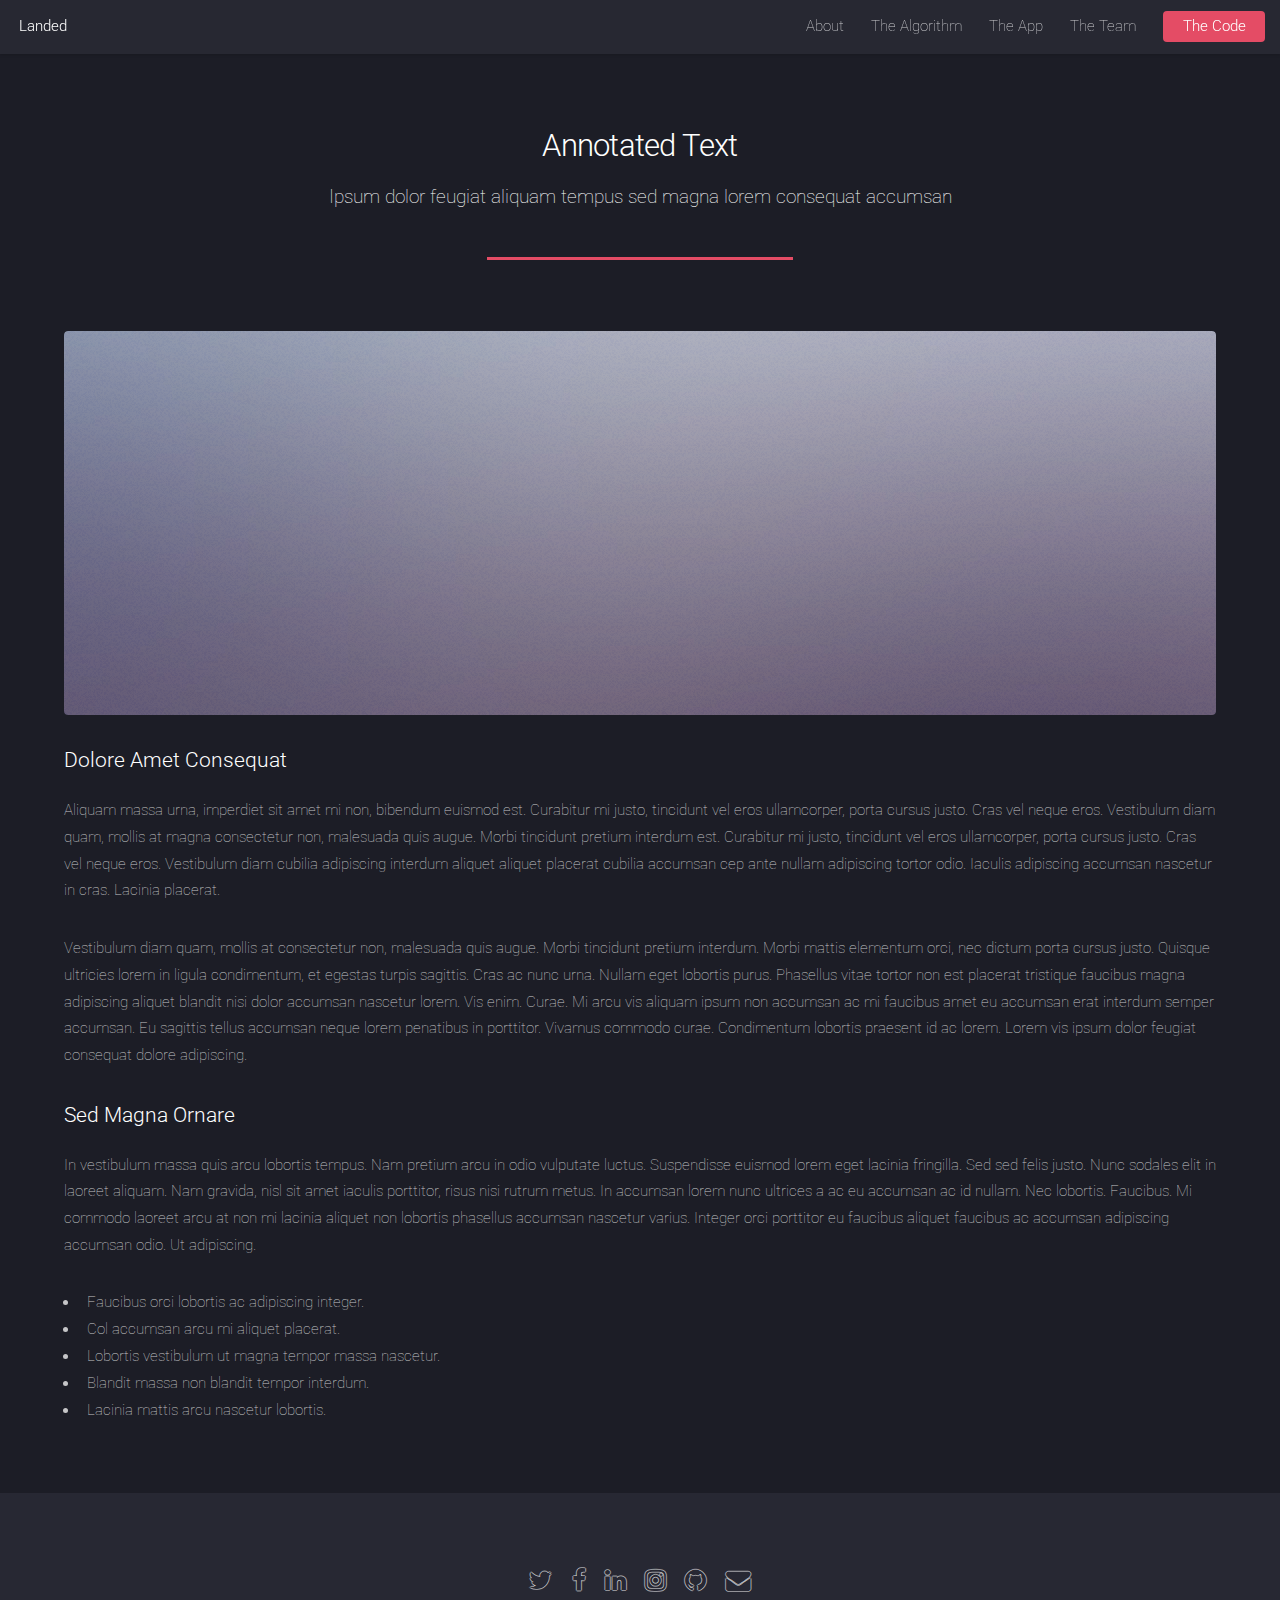
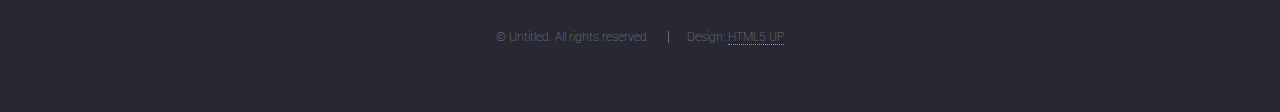
==== annotated-text.html @ f1f58af6 "beginnings of a nav system" ====
<!DOCTYPE HTML>
<!--
	Landed by HTML5 UP
	html5up.net | @ajlkn
	Free for personal and commercial use under the CCA 3.0 license (html5up.net/license)
-->
<html>
	<head>
		<title>Annotated Text - Loquela</title>
		<meta charset="utf-8" />
		<meta name="viewport" content="width=device-width, initial-scale=1" />
		<!--[if lte IE 8]><script src="assets/js/ie/html5shiv.js"></script><![endif]-->
		<link rel="stylesheet" href="assets/css/main.css" />
		<!--[if lte IE 9]><link rel="stylesheet" href="assets/css/ie9.css" /><![endif]-->
		<!--[if lte IE 8]><link rel="stylesheet" href="assets/css/ie8.css" /><![endif]-->
	</head>
	<body>
		<div id="page-wrapper">

			<!-- Header -->
			<header id="header">
				<h1 id="logo"><a href="index.html">Landed</a></h1>
				<nav id="nav">
					<ul>
						<li><a href="index.html">About</a></li>
						<li><a href="the-algorithm.html">The Algorithm</a></li>
						<li>
							<a href="the-app.html">The App</a>
							<ul>
								<li><a href="metadata.html">Metadata</a></li>
								<li><a href="wordcloud.html">Wordcloud</a></li>
								<li><a href="heatmap.html">Heatmap</a></li>
								<li><a href="annotated-text.html">Annotated Text</a></li>
							</ul>
						</li>
						<li><a href="the-team.html">The Team</a></li>
						<li><a href="the-code.html" class="button special">The Code</a></li>
					</ul>
				</nav>
			</header>

			<!-- Main -->
				<div id="main" class="wrapper style1">
					<div class="container">
						<header class="major">
							<h2>Annotated Text</h2>
							<p>Ipsum dolor feugiat aliquam tempus sed magna lorem consequat accumsan</p>
						</header>

						<!-- Content -->
							<section id="content">
								<a href="#" class="image fit"><img src="images/pic07.jpg" alt="" /></a>
								<h3>Dolore Amet Consequat</h3>
								<p>Aliquam massa urna, imperdiet sit amet mi non, bibendum euismod est. Curabitur mi justo, tincidunt vel eros ullamcorper, porta cursus justo. Cras vel neque eros. Vestibulum diam quam, mollis at magna consectetur non, malesuada quis augue. Morbi tincidunt pretium interdum est. Curabitur mi justo, tincidunt vel eros ullamcorper, porta cursus justo. Cras vel neque eros. Vestibulum diam cubilia adipiscing interdum aliquet aliquet placerat cubilia accumsan cep ante nullam adipiscing tortor odio. Iaculis adipiscing accumsan nascetur in cras. Lacinia placerat.</p>
								<p>Vestibulum diam quam, mollis at consectetur non, malesuada quis augue. Morbi tincidunt pretium interdum. Morbi mattis elementum orci, nec dictum porta cursus justo. Quisque ultricies lorem in ligula condimentum, et egestas turpis sagittis. Cras ac nunc urna. Nullam eget lobortis purus. Phasellus vitae tortor non est placerat tristique faucibus magna adipiscing aliquet blandit nisi dolor accumsan nascetur lorem. Vis enim. Curae. Mi arcu vis aliquam ipsum non accumsan ac mi faucibus amet eu accumsan erat interdum semper accumsan. Eu sagittis tellus accumsan neque lorem penatibus in porttitor. Vivamus commodo curae. Condimentum lobortis praesent id ac lorem. Lorem vis ipsum dolor feugiat consequat dolore adipiscing.</p>
								<h3>Sed Magna Ornare</h3>
								<p>In vestibulum massa quis arcu lobortis tempus. Nam pretium arcu in odio vulputate luctus. Suspendisse euismod lorem eget lacinia fringilla. Sed sed felis justo. Nunc sodales elit in laoreet aliquam. Nam gravida, nisl sit amet iaculis porttitor, risus nisi rutrum metus. In accumsan lorem nunc ultrices a ac eu accumsan ac id nullam. Nec lobortis. Faucibus. Mi commodo laoreet arcu at non mi lacinia aliquet non lobortis phasellus accumsan nascetur varius. Integer orci porttitor eu faucibus aliquet faucibus ac accumsan adipiscing accumsan odio. Ut adipiscing.</p>
								<ul>
									<li>Faucibus orci lobortis ac adipiscing integer.</li>
									<li>Col accumsan arcu mi aliquet placerat.</li>
									<li>Lobortis vestibulum ut magna tempor massa nascetur.</li>
									<li>Blandit massa non blandit tempor interdum.</li>
									<li>Lacinia mattis arcu nascetur lobortis.</li>
								</ul>
							</section>

					</div>
				</div>

			<!-- Footer -->
				<footer id="footer">
					<ul class="icons">
						<li><a href="#" class="icon alt fa-twitter"><span class="label">Twitter</span></a></li>
						<li><a href="#" class="icon alt fa-facebook"><span class="label">Facebook</span></a></li>
						<li><a href="#" class="icon alt fa-linkedin"><span class="label">LinkedIn</span></a></li>
						<li><a href="#" class="icon alt fa-instagram"><span class="label">Instagram</span></a></li>
						<li><a href="#" class="icon alt fa-github"><span class="label">GitHub</span></a></li>
						<li><a href="#" class="icon alt fa-envelope"><span class="label">Email</span></a></li>
					</ul>
					<ul class="copyright">
						<li>&copy; Untitled. All rights reserved.</li><li>Design: <a href="http://html5up.net">HTML5 UP</a></li>
					</ul>
				</footer>

		</div>

		<!-- Scripts -->
			<script src="assets/js/jquery.min.js"></script>
			<script src="assets/js/jquery.scrolly.min.js"></script>
			<script src="assets/js/jquery.dropotron.min.js"></script>
			<script src="assets/js/jquery.scrollex.min.js"></script>
			<script src="assets/js/skel.min.js"></script>
			<script src="assets/js/util.js"></script>
			<!--[if lte IE 8]><script src="assets/js/ie/respond.min.js"></script><![endif]-->
			<script src="assets/js/main.js"></script>

	</body>
</html>
---- assets/css/main.css ----
@import url("font-awesome.min.css");
@import url("https://fonts.googleapis.com/css?family=Roboto:100,300,100italic,300italic");

/*
	Landed by HTML5 UP
	html5up.net | @ajlkn
	Free for personal and commercial use under the CCA 3.0 license (html5up.net/license)
*/

/* Reset */

	html, body, div, span, applet, object, iframe, h1, h2, h3, h4, h5, h6, p, blockquote, pre, a, abbr, acronym, address, big, cite, code, del, dfn, em, img, ins, kbd, q, s, samp, small, strike, strong, sub, sup, tt, var, b, u, i, center, dl, dt, dd, ol, ul, li, fieldset, form, label, legend, table, caption, tbody, tfoot, thead, tr, th, td, article, aside, canvas, details, embed, figure, figcaption, footer, header, hgroup, menu, nav, output, ruby, section, summary, time, mark, audio, video {
		margin: 0;
		padding: 0;
		border: 0;
		font-size: 100%;
		font: inherit;
		vertical-align: baseline;
	}

	article, aside, details, figcaption, figure, footer, header, hgroup, menu, nav, section {
		display: block;
	}

	body {
		line-height: 1;
	}

	ol, ul {
		list-style: none;
	}

	blockquote, q {
		quotes: none;
	}

	blockquote:before, blockquote:after, q:before, q:after {
		content: '';
		content: none;
	}

	table {
		border-collapse: collapse;
		border-spacing: 0;
	}

	body {
		-webkit-text-size-adjust: none;
	}

/* Box Model */

	*, *:before, *:after {
		-moz-box-sizing: border-box;
		-webkit-box-sizing: border-box;
		box-sizing: border-box;
	}

/* Containers */

	.container {
		margin-left: auto;
		margin-right: auto;
	}

	.container.\31 25\25 {
		width: 100%;
		max-width: 87.5em;
		min-width: 70em;
	}

	.container.\37 5\25 {
		width: 52.5em;
	}

	.container.\35 0\25 {
		width: 35em;
	}

	.container.\32 5\25 {
		width: 17.5em;
	}

	.container {
		width: 70em;
	}

	@media screen and (max-width: 1680px) {

		.container.\31 25\25 {
			width: 100%;
			max-width: 87.5em;
			min-width: 70em;
		}

		.container.\37 5\25 {
			width: 52.5em;
		}

		.container.\35 0\25 {
			width: 35em;
		}

		.container.\32 5\25 {
			width: 17.5em;
		}

		.container {
			width: 70em;
		}

	}

	@media screen and (max-width: 1280px) {

		.container.\31 25\25 {
			width: 100%;
			max-width: 112.5%;
			min-width: 90%;
		}

		.container.\37 5\25 {
			width: 67.5%;
		}

		.container.\35 0\25 {
			width: 45%;
		}

		.container.\32 5\25 {
			width: 22.5%;
		}

		.container {
			width: 90%;
		}

	}

	@media screen and (max-width: 980px) {

		.container.\31 25\25 {
			width: 100%;
			max-width: 125%;
			min-width: 100%;
		}

		.container.\37 5\25 {
			width: 75%;
		}

		.container.\35 0\25 {
			width: 50%;
		}

		.container.\32 5\25 {
			width: 25%;
		}

		.container {
			width: 100% !important;
		}

	}

	@media screen and (max-width: 736px) {

		.container.\31 25\25 {
			width: 100%;
			max-width: 125%;
			min-width: 100%;
		}

		.container.\37 5\25 {
			width: 75%;
		}

		.container.\35 0\25 {
			width: 50%;
		}

		.container.\32 5\25 {
			width: 25%;
		}

		.container {
			width: 100% !important;
		}

	}

	@media screen and (max-width: 480px) {

		.container.\31 25\25 {
			width: 100%;
			max-width: 125%;
			min-width: 100%;
		}

		.container.\37 5\25 {
			width: 75%;
		}

		.container.\35 0\25 {
			width: 50%;
		}

		.container.\32 5\25 {
			width: 25%;
		}

		.container {
			width: 100% !important;
		}

	}

/* Grid */

	.row {
		border-bottom: solid 1px transparent;
		-moz-box-sizing: border-box;
		-webkit-box-sizing: border-box;
		box-sizing: border-box;
	}

	.row > * {
		float: left;
		-moz-box-sizing: border-box;
		-webkit-box-sizing: border-box;
		box-sizing: border-box;
	}

	.row:after, .row:before {
		content: '';
		display: block;
		clear: both;
		height: 0;
	}

	.row.uniform > * > :first-child {
		margin-top: 0;
	}

	.row.uniform > * > :last-child {
		margin-bottom: 0;
	}

	.row.\30 \25 > * {
		padding: 0 0 0 0em;
	}

	.row.\30 \25 {
		margin: 0 0 -1px 0em;
	}

	.row.uniform.\30 \25 > * {
		padding: 0em 0 0 0em;
	}

	.row.uniform.\30 \25 {
		margin: 0em 0 -1px 0em;
	}

	.row > * {
		padding: 0 0 0 2.5em;
	}

	.row {
		margin: 0 0 -1px -2.5em;
	}

	.row.uniform > * {
		padding: 2.5em 0 0 2.5em;
	}

	.row.uniform {
		margin: -2.5em 0 -1px -2.5em;
	}

	.row.\32 00\25 > * {
		padding: 0 0 0 5em;
	}

	.row.\32 00\25 {
		margin: 0 0 -1px -5em;
	}

	.row.uniform.\32 00\25 > * {
		padding: 5em 0 0 5em;
	}

	.row.uniform.\32 00\25 {
		margin: -5em 0 -1px -5em;
	}

	.row.\31 50\25 > * {
		padding: 0 0 0 3.75em;
	}

	.row.\31 50\25 {
		margin: 0 0 -1px -3.75em;
	}

	.row.uniform.\31 50\25 > * {
		padding: 3.75em 0 0 3.75em;
	}

	.row.uniform.\31 50\25 {
		margin: -3.75em 0 -1px -3.75em;
	}

	.row.\35 0\25 > * {
		padding: 0 0 0 1.25em;
	}

	.row.\35 0\25 {
		margin: 0 0 -1px -1.25em;
	}

	.row.uniform.\35 0\25 > * {
		padding: 1.25em 0 0 1.25em;
	}

	.row.uniform.\35 0\25 {
		margin: -1.25em 0 -1px -1.25em;
	}

	.row.\32 5\25 > * {
		padding: 0 0 0 0.625em;
	}

	.row.\32 5\25 {
		margin: 0 0 -1px -0.625em;
	}

	.row.uniform.\32 5\25 > * {
		padding: 0.625em 0 0 0.625em;
	}

	.row.uniform.\32 5\25 {
		margin: -0.625em 0 -1px -0.625em;
	}

	.\31 2u, .\31 2u\24 {
		width: 100%;
		clear: none;
		margin-left: 0;
	}

	.\31 1u, .\31 1u\24 {
		width: 91.6666666667%;
		clear: none;
		margin-left: 0;
	}

	.\31 0u, .\31 0u\24 {
		width: 83.3333333333%;
		clear: none;
		margin-left: 0;
	}

	.\39 u, .\39 u\24 {
		width: 75%;
		clear: none;
		margin-left: 0;
	}

	.\38 u, .\38 u\24 {
		width: 66.6666666667%;
		clear: none;
		margin-left: 0;
	}

	.\37 u, .\37 u\24 {
		width: 58.3333333333%;
		clear: none;
		margin-left: 0;
	}

	.\36 u, .\36 u\24 {
		width: 50%;
		clear: none;
		margin-left: 0;
	}

	.\35 u, .\35 u\24 {
		width: 41.6666666667%;
		clear: none;
		margin-left: 0;
	}

	.\34 u, .\34 u\24 {
		width: 33.3333333333%;
		clear: none;
		margin-left: 0;
	}

	.\33 u, .\33 u\24 {
		width: 25%;
		clear: none;
		margin-left: 0;
	}

	.\32 u, .\32 u\24 {
		width: 16.6666666667%;
		clear: none;
		margin-left: 0;
	}

	.\31 u, .\31 u\24 {
		width: 8.3333333333%;
		clear: none;
		margin-left: 0;
	}

	.\31 2u\24 + *,
	.\31 1u\24 + *,
	.\31 0u\24 + *,
	.\39 u\24 + *,
	.\38 u\24 + *,
	.\37 u\24 + *,
	.\36 u\24 + *,
	.\35 u\24 + *,
	.\34 u\24 + *,
	.\33 u\24 + *,
	.\32 u\24 + *,
	.\31 u\24 + * {
		clear: left;
	}

	.\-11u {
		margin-left: 91.66667%;
	}

	.\-10u {
		margin-left: 83.33333%;
	}

	.\-9u {
		margin-left: 75%;
	}

	.\-8u {
		margin-left: 66.66667%;
	}

	.\-7u {
		margin-left: 58.33333%;
	}

	.\-6u {
		margin-left: 50%;
	}

	.\-5u {
		margin-left: 41.66667%;
	}

	.\-4u {
		margin-left: 33.33333%;
	}

	.\-3u {
		margin-left: 25%;
	}

	.\-2u {
		margin-left: 16.66667%;
	}

	.\-1u {
		margin-left: 8.33333%;
	}

	@media screen and (max-width: 1680px) {

		.row > * {
			padding: 0 0 0 2.5em;
		}

		.row {
			margin: 0 0 -1px -2.5em;
		}

		.row.uniform > * {
			padding: 2.5em 0 0 2.5em;
		}

		.row.uniform {
			margin: -2.5em 0 -1px -2.5em;
		}

		.row.\32 00\25 > * {
			padding: 0 0 0 5em;
		}

		.row.\32 00\25 {
			margin: 0 0 -1px -5em;
		}

		.row.uniform.\32 00\25 > * {
			padding: 5em 0 0 5em;
		}

		.row.uniform.\32 00\25 {
			margin: -5em 0 -1px -5em;
		}

		.row.\31 50\25 > * {
			padding: 0 0 0 3.75em;
		}

		.row.\31 50\25 {
			margin: 0 0 -1px -3.75em;
		}

		.row.uniform.\31 50\25 > * {
			padding: 3.75em 0 0 3.75em;
		}

		.row.uniform.\31 50\25 {
			margin: -3.75em 0 -1px -3.75em;
		}

		.row.\35 0\25 > * {
			padding: 0 0 0 1.25em;
		}

		.row.\35 0\25 {
			margin: 0 0 -1px -1.25em;
		}

		.row.uniform.\35 0\25 > * {
			padding: 1.25em 0 0 1.25em;
		}

		.row.uniform.\35 0\25 {
			margin: -1.25em 0 -1px -1.25em;
		}

		.row.\32 5\25 > * {
			padding: 0 0 0 0.625em;
		}

		.row.\32 5\25 {
			margin: 0 0 -1px -0.625em;
		}

		.row.uniform.\32 5\25 > * {
			padding: 0.625em 0 0 0.625em;
		}

		.row.uniform.\32 5\25 {
			margin: -0.625em 0 -1px -0.625em;
		}

		.\31 2u\28xlarge\29, .\31 2u\24\28xlarge\29 {
			width: 100%;
			clear: none;
			margin-left: 0;
		}

		.\31 1u\28xlarge\29, .\31 1u\24\28xlarge\29 {
			width: 91.6666666667%;
			clear: none;
			margin-left: 0;
		}

		.\31 0u\28xlarge\29, .\31 0u\24\28xlarge\29 {
			width: 83.3333333333%;
			clear: none;
			margin-left: 0;
		}

		.\39 u\28xlarge\29, .\39 u\24\28xlarge\29 {
			width: 75%;
			clear: none;
			margin-left: 0;
		}

		.\38 u\28xlarge\29, .\38 u\24\28xlarge\29 {
			width: 66.6666666667%;
			clear: none;
			margin-left: 0;
		}

		.\37 u\28xlarge\29, .\37 u\24\28xlarge\29 {
			width: 58.3333333333%;
			clear: none;
			margin-left: 0;
		}

		.\36 u\28xlarge\29, .\36 u\24\28xlarge\29 {
			width: 50%;
			clear: none;
			margin-left: 0;
		}

		.\35 u\28xlarge\29, .\35 u\24\28xlarge\29 {
			width: 41.6666666667%;
			clear: none;
			margin-left: 0;
		}

		.\34 u\28xlarge\29, .\34 u\24\28xlarge\29 {
			width: 33.3333333333%;
			clear: none;
			margin-left: 0;
		}

		.\33 u\28xlarge\29, .\33 u\24\28xlarge\29 {
			width: 25%;
			clear: none;
			margin-left: 0;
		}

		.\32 u\28xlarge\29, .\32 u\24\28xlarge\29 {
			width: 16.6666666667%;
			clear: none;
			margin-left: 0;
		}

		.\31 u\28xlarge\29, .\31 u\24\28xlarge\29 {
			width: 8.3333333333%;
			clear: none;
			margin-left: 0;
		}

		.\31 2u\24\28xlarge\29 + *,
		.\31 1u\24\28xlarge\29 + *,
		.\31 0u\24\28xlarge\29 + *,
		.\39 u\24\28xlarge\29 + *,
		.\38 u\24\28xlarge\29 + *,
		.\37 u\24\28xlarge\29 + *,
		.\36 u\24\28xlarge\29 + *,
		.\35 u\24\28xlarge\29 + *,
		.\34 u\24\28xlarge\29 + *,
		.\33 u\24\28xlarge\29 + *,
		.\32 u\24\28xlarge\29 + *,
		.\31 u\24\28xlarge\29 + * {
			clear: left;
		}

		.\-11u\28xlarge\29 {
			margin-left: 91.66667%;
		}

		.\-10u\28xlarge\29 {
			margin-left: 83.33333%;
		}

		.\-9u\28xlarge\29 {
			margin-left: 75%;
		}

		.\-8u\28xlarge\29 {
			margin-left: 66.66667%;
		}

		.\-7u\28xlarge\29 {
			margin-left: 58.33333%;
		}

		.\-6u\28xlarge\29 {
			margin-left: 50%;
		}

		.\-5u\28xlarge\29 {
			margin-left: 41.66667%;
		}

		.\-4u\28xlarge\29 {
			margin-left: 33.33333%;
		}

		.\-3u\28xlarge\29 {
			margin-left: 25%;
		}

		.\-2u\28xlarge\29 {
			margin-left: 16.66667%;
		}

		.\-1u\28xlarge\29 {
			margin-left: 8.33333%;
		}

	}

	@media screen and (max-width: 1280px) {

		.row > * {
			padding: 0 0 0 2.5em;
		}

		.row {
			margin: 0 0 -1px -2.5em;
		}

		.row.uniform > * {
			padding: 2.5em 0 0 2.5em;
		}

		.row.uniform {
			margin: -2.5em 0 -1px -2.5em;
		}

		.row.\32 00\25 > * {
			padding: 0 0 0 5em;
		}

		.row.\32 00\25 {
			margin: 0 0 -1px -5em;
		}

		.row.uniform.\32 00\25 > * {
			padding: 5em 0 0 5em;
		}

		.row.uniform.\32 00\25 {
			margin: -5em 0 -1px -5em;
		}

		.row.\31 50\25 > * {
			padding: 0 0 0 3.75em;
		}

		.row.\31 50\25 {
			margin: 0 0 -1px -3.75em;
		}

		.row.uniform.\31 50\25 > * {
			padding: 3.75em 0 0 3.75em;
		}

		.row.uniform.\31 50\25 {
			margin: -3.75em 0 -1px -3.75em;
		}

		.row.\35 0\25 > * {
			padding: 0 0 0 1.25em;
		}

		.row.\35 0\25 {
			margin: 0 0 -1px -1.25em;
		}

		.row.uniform.\35 0\25 > * {
			padding: 1.25em 0 0 1.25em;
		}

		.row.uniform.\35 0\25 {
			margin: -1.25em 0 -1px -1.25em;
		}

		.row.\32 5\25 > * {
			padding: 0 0 0 0.625em;
		}

		.row.\32 5\25 {
			margin: 0 0 -1px -0.625em;
		}

		.row.uniform.\32 5\25 > * {
			padding: 0.625em 0 0 0.625em;
		}

		.row.uniform.\32 5\25 {
			margin: -0.625em 0 -1px -0.625em;
		}

		.\31 2u\28large\29, .\31 2u\24\28large\29 {
			width: 100%;
			clear: none;
			margin-left: 0;
		}

		.\31 1u\28large\29, .\31 1u\24\28large\29 {
			width: 91.6666666667%;
			clear: none;
			margin-left: 0;
		}

		.\31 0u\28large\29, .\31 0u\24\28large\29 {
			width: 83.3333333333%;
			clear: none;
			margin-left: 0;
		}

		.\39 u\28large\29, .\39 u\24\28large\29 {
			width: 75%;
			clear: none;
			margin-left: 0;
		}

		.\38 u\28large\29, .\38 u\24\28large\29 {
			width: 66.6666666667%;
			clear: none;
			margin-left: 0;
		}

		.\37 u\28large\29, .\37 u\24\28large\29 {
			width: 58.3333333333%;
			clear: none;
			margin-left: 0;
		}

		.\36 u\28large\29, .\36 u\24\28large\29 {
			width: 50%;
			clear: none;
			margin-left: 0;
		}

		.\35 u\28large\29, .\35 u\24\28large\29 {
			width: 41.6666666667%;
			clear: none;
			margin-left: 0;
		}

		.\34 u\28large\29, .\34 u\24\28large\29 {
			width: 33.3333333333%;
			clear: none;
			margin-left: 0;
		}

		.\33 u\28large\29, .\33 u\24\28large\29 {
			width: 25%;
			clear: none;
			margin-left: 0;
		}

		.\32 u\28large\29, .\32 u\24\28large\29 {
			width: 16.6666666667%;
			clear: none;
			margin-left: 0;
		}

		.\31 u\28large\29, .\31 u\24\28large\29 {
			width: 8.3333333333%;
			clear: none;
			margin-left: 0;
		}

		.\31 2u\24\28large\29 + *,
		.\31 1u\24\28large\29 + *,
		.\31 0u\24\28large\29 + *,
		.\39 u\24\28large\29 + *,
		.\38 u\24\28large\29 + *,
		.\37 u\24\28large\29 + *,
		.\36 u\24\28large\29 + *,
		.\35 u\24\28large\29 + *,
		.\34 u\24\28large\29 + *,
		.\33 u\24\28large\29 + *,
		.\32 u\24\28large\29 + *,
		.\31 u\24\28large\29 + * {
			clear: left;
		}

		.\-11u\28large\29 {
			margin-left: 91.66667%;
		}

		.\-10u\28large\29 {
			margin-left: 83.33333%;
		}

		.\-9u\28large\29 {
			margin-left: 75%;
		}

		.\-8u\28large\29 {
			margin-left: 66.66667%;
		}

		.\-7u\28large\29 {
			margin-left: 58.33333%;
		}

		.\-6u\28large\29 {
			margin-left: 50%;
		}

		.\-5u\28large\29 {
			margin-left: 41.66667%;
		}

		.\-4u\28large\29 {
			margin-left: 33.33333%;
		}

		.\-3u\28large\29 {
			margin-left: 25%;
		}

		.\-2u\28large\29 {
			margin-left: 16.66667%;
		}

		.\-1u\28large\29 {
			margin-left: 8.33333%;
		}

	}

	@media screen and (max-width: 980px) {

		.row > * {
			padding: 0 0 0 2.5em;
		}

		.row {
			margin: 0 0 -1px -2.5em;
		}

		.row.uniform > * {
			padding: 2.5em 0 0 2.5em;
		}

		.row.uniform {
			margin: -2.5em 0 -1px -2.5em;
		}

		.row.\32 00\25 > * {
			padding: 0 0 0 5em;
		}

		.row.\32 00\25 {
			margin: 0 0 -1px -5em;
		}

		.row.uniform.\32 00\25 > * {
			padding: 5em 0 0 5em;
		}

		.row.uniform.\32 00\25 {
			margin: -5em 0 -1px -5em;
		}

		.row.\31 50\25 > * {
			padding: 0 0 0 3.75em;
		}

		.row.\31 50\25 {
			margin: 0 0 -1px -3.75em;
		}

		.row.uniform.\31 50\25 > * {
			padding: 3.75em 0 0 3.75em;
		}

		.row.uniform.\31 50\25 {
			margin: -3.75em 0 -1px -3.75em;
		}

		.row.\35 0\25 > * {
			padding: 0 0 0 1.25em;
		}

		.row.\35 0\25 {
			margin: 0 0 -1px -1.25em;
		}

		.row.uniform.\35 0\25 > * {
			padding: 1.25em 0 0 1.25em;
		}

		.row.uniform.\35 0\25 {
			margin: -1.25em 0 -1px -1.25em;
		}

		.row.\32 5\25 > * {
			padding: 0 0 0 0.625em;
		}

		.row.\32 5\25 {
			margin: 0 0 -1px -0.625em;
		}

		.row.uniform.\32 5\25 > * {
			padding: 0.625em 0 0 0.625em;
		}

		.row.uniform.\32 5\25 {
			margin: -0.625em 0 -1px -0.625em;
		}

		.\31 2u\28medium\29, .\31 2u\24\28medium\29 {
			width: 100%;
			clear: none;
			margin-left: 0;
		}

		.\31 1u\28medium\29, .\31 1u\24\28medium\29 {
			width: 91.6666666667%;
			clear: none;
			margin-left: 0;
		}

		.\31 0u\28medium\29, .\31 0u\24\28medium\29 {
			width: 83.3333333333%;
			clear: none;
			margin-left: 0;
		}

		.\39 u\28medium\29, .\39 u\24\28medium\29 {
			width: 75%;
			clear: none;
			margin-left: 0;
		}

		.\38 u\28medium\29, .\38 u\24\28medium\29 {
			width: 66.6666666667%;
			clear: none;
			margin-left: 0;
		}

		.\37 u\28medium\29, .\37 u\24\28medium\29 {
			width: 58.3333333333%;
			clear: none;
			margin-left: 0;
		}

		.\36 u\28medium\29, .\36 u\24\28medium\29 {
			width: 50%;
			clear: none;
			margin-left: 0;
		}

		.\35 u\28medium\29, .\35 u\24\28medium\29 {
			width: 41.6666666667%;
			clear: none;
			margin-left: 0;
		}

		.\34 u\28medium\29, .\34 u\24\28medium\29 {
			width: 33.3333333333%;
			clear: none;
			margin-left: 0;
		}

		.\33 u\28medium\29, .\33 u\24\28medium\29 {
			width: 25%;
			clear: none;
			margin-left: 0;
		}

		.\32 u\28medium\29, .\32 u\24\28medium\29 {
			width: 16.6666666667%;
			clear: none;
			margin-left: 0;
		}

		.\31 u\28medium\29, .\31 u\24\28medium\29 {
			width: 8.3333333333%;
			clear: none;
			margin-left: 0;
		}

		.\31 2u\24\28medium\29 + *,
		.\31 1u\24\28medium\29 + *,
		.\31 0u\24\28medium\29 + *,
		.\39 u\24\28medium\29 + *,
		.\38 u\24\28medium\29 + *,
		.\37 u\24\28medium\29 + *,
		.\36 u\24\28medium\29 + *,
		.\35 u\24\28medium\29 + *,
		.\34 u\24\28medium\29 + *,
		.\33 u\24\28medium\29 + *,
		.\32 u\24\28medium\29 + *,
		.\31 u\24\28medium\29 + * {
			clear: left;
		}

		.\-11u\28medium\29 {
			margin-left: 91.66667%;
		}

		.\-10u\28medium\29 {
			margin-left: 83.33333%;
		}

		.\-9u\28medium\29 {
			margin-left: 75%;
		}

		.\-8u\28medium\29 {
			margin-left: 66.66667%;
		}

		.\-7u\28medium\29 {
			margin-left: 58.33333%;
		}

		.\-6u\28medium\29 {
			margin-left: 50%;
		}

		.\-5u\28medium\29 {
			margin-left: 41.66667%;
		}

		.\-4u\28medium\29 {
			margin-left: 33.33333%;
		}

		.\-3u\28medium\29 {
			margin-left: 25%;
		}

		.\-2u\28medium\29 {
			margin-left: 16.66667%;
		}

		.\-1u\28medium\29 {
			margin-left: 8.33333%;
		}

	}

	@media screen and (max-width: 736px) {

		.row > * {
			padding: 0 0 0 2.5em;
		}

		.row {
			margin: 0 0 -1px -2.5em;
		}

		.row.uniform > * {
			padding: 2.5em 0 0 2.5em;
		}

		.row.uniform {
			margin: -2.5em 0 -1px -2.5em;
		}

		.row.\32 00\25 > * {
			padding: 0 0 0 5em;
		}

		.row.\32 00\25 {
			margin: 0 0 -1px -5em;
		}

		.row.uniform.\32 00\25 > * {
			padding: 5em 0 0 5em;
		}

		.row.uniform.\32 00\25 {
			margin: -5em 0 -1px -5em;
		}

		.row.\31 50\25 > * {
			padding: 0 0 0 3.75em;
		}

		.row.\31 50\25 {
			margin: 0 0 -1px -3.75em;
		}

		.row.uniform.\31 50\25 > * {
			padding: 3.75em 0 0 3.75em;
		}

		.row.uniform.\31 50\25 {
			margin: -3.75em 0 -1px -3.75em;
		}

		.row.\35 0\25 > * {
			padding: 0 0 0 1.25em;
		}

		.row.\35 0\25 {
			margin: 0 0 -1px -1.25em;
		}

		.row.uniform.\35 0\25 > * {
			padding: 1.25em 0 0 1.25em;
		}

		.row.uniform.\35 0\25 {
			margin: -1.25em 0 -1px -1.25em;
		}

		.row.\32 5\25 > * {
			padding: 0 0 0 0.625em;
		}

		.row.\32 5\25 {
			margin: 0 0 -1px -0.625em;
		}

		.row.uniform.\32 5\25 > * {
			padding: 0.625em 0 0 0.625em;
		}

		.row.uniform.\32 5\25 {
			margin: -0.625em 0 -1px -0.625em;
		}

		.\31 2u\28small\29, .\31 2u\24\28small\29 {
			width: 100%;
			clear: none;
			margin-left: 0;
		}

		.\31 1u\28small\29, .\31 1u\24\28small\29 {
			width: 91.6666666667%;
			clear: none;
			margin-left: 0;
		}

		.\31 0u\28small\29, .\31 0u\24\28small\29 {
			width: 83.3333333333%;
			clear: none;
			margin-left: 0;
		}

		.\39 u\28small\29, .\39 u\24\28small\29 {
			width: 75%;
			clear: none;
			margin-left: 0;
		}

		.\38 u\28small\29, .\38 u\24\28small\29 {
			width: 66.6666666667%;
			clear: none;
			margin-left: 0;
		}

		.\37 u\28small\29, .\37 u\24\28small\29 {
			width: 58.3333333333%;
			clear: none;
			margin-left: 0;
		}

		.\36 u\28small\29, .\36 u\24\28small\29 {
			width: 50%;
			clear: none;
			margin-left: 0;
		}

		.\35 u\28small\29, .\35 u\24\28small\29 {
			width: 41.6666666667%;
			clear: none;
			margin-left: 0;
		}

		.\34 u\28small\29, .\34 u\24\28small\29 {
			width: 33.3333333333%;
			clear: none;
			margin-left: 0;
		}

		.\33 u\28small\29, .\33 u\24\28small\29 {
			width: 25%;
			clear: none;
			margin-left: 0;
		}

		.\32 u\28small\29, .\32 u\24\28small\29 {
			width: 16.6666666667%;
			clear: none;
			margin-left: 0;
		}

		.\31 u\28small\29, .\31 u\24\28small\29 {
			width: 8.3333333333%;
			clear: none;
			margin-left: 0;
		}

		.\31 2u\24\28small\29 + *,
		.\31 1u\24\28small\29 + *,
		.\31 0u\24\28small\29 + *,
		.\39 u\24\28small\29 + *,
		.\38 u\24\28small\29 + *,
		.\37 u\24\28small\29 + *,
		.\36 u\24\28small\29 + *,
		.\35 u\24\28small\29 + *,
		.\34 u\24\28small\29 + *,
		.\33 u\24\28small\29 + *,
		.\32 u\24\28small\29 + *,
		.\31 u\24\28small\29 + * {
			clear: left;
		}

		.\-11u\28small\29 {
			margin-left: 91.66667%;
		}

		.\-10u\28small\29 {
			margin-left: 83.33333%;
		}

		.\-9u\28small\29 {
			margin-left: 75%;
		}

		.\-8u\28small\29 {
			margin-left: 66.66667%;
		}

		.\-7u\28small\29 {
			margin-left: 58.33333%;
		}

		.\-6u\28small\29 {
			margin-left: 50%;
		}

		.\-5u\28small\29 {
			margin-left: 41.66667%;
		}

		.\-4u\28small\29 {
			margin-left: 33.33333%;
		}

		.\-3u\28small\29 {
			margin-left: 25%;
		}

		.\-2u\28small\29 {
			margin-left: 16.66667%;
		}

		.\-1u\28small\29 {
			margin-left: 8.33333%;
		}

	}

	@media screen and (max-width: 480px) {

		.row > * {
			padding: 0 0 0 2.5em;
		}

		.row {
			margin: 0 0 -1px -2.5em;
		}

		.row.uniform > * {
			padding: 2.5em 0 0 2.5em;
		}

		.row.uniform {
			margin: -2.5em 0 -1px -2.5em;
		}

		.row.\32 00\25 > * {
			padding: 0 0 0 5em;
		}

		.row.\32 00\25 {
			margin: 0 0 -1px -5em;
		}

		.row.uniform.\32 00\25 > * {
			padding: 5em 0 0 5em;
		}

		.row.uniform.\32 00\25 {
			margin: -5em 0 -1px -5em;
		}

		.row.\31 50\25 > * {
			padding: 0 0 0 3.75em;
		}

		.row.\31 50\25 {
			margin: 0 0 -1px -3.75em;
		}

		.row.uniform.\31 50\25 > * {
			padding: 3.75em 0 0 3.75em;
		}

		.row.uniform.\31 50\25 {
			margin: -3.75em 0 -1px -3.75em;
		}

		.row.\35 0\25 > * {
			padding: 0 0 0 1.25em;
		}

		.row.\35 0\25 {
			margin: 0 0 -1px -1.25em;
		}

		.row.uniform.\35 0\25 > * {
			padding: 1.25em 0 0 1.25em;
		}

		.row.uniform.\35 0\25 {
			margin: -1.25em 0 -1px -1.25em;
		}

		.row.\32 5\25 > * {
			padding: 0 0 0 0.625em;
		}

		.row.\32 5\25 {
			margin: 0 0 -1px -0.625em;
		}

		.row.uniform.\32 5\25 > * {
			padding: 0.625em 0 0 0.625em;
		}

		.row.uniform.\32 5\25 {
			margin: -0.625em 0 -1px -0.625em;
		}

		.\31 2u\28xsmall\29, .\31 2u\24\28xsmall\29 {
			width: 100%;
			clear: none;
			margin-left: 0;
		}

		.\31 1u\28xsmall\29, .\31 1u\24\28xsmall\29 {
			width: 91.6666666667%;
			clear: none;
			margin-left: 0;
		}

		.\31 0u\28xsmall\29, .\31 0u\24\28xsmall\29 {
			width: 83.3333333333%;
			clear: none;
			margin-left: 0;
		}

		.\39 u\28xsmall\29, .\39 u\24\28xsmall\29 {
			width: 75%;
			clear: none;
			margin-left: 0;
		}

		.\38 u\28xsmall\29, .\38 u\24\28xsmall\29 {
			width: 66.6666666667%;
			clear: none;
			margin-left: 0;
		}

		.\37 u\28xsmall\29, .\37 u\24\28xsmall\29 {
			width: 58.3333333333%;
			clear: none;
			margin-left: 0;
		}

		.\36 u\28xsmall\29, .\36 u\24\28xsmall\29 {
			width: 50%;
			clear: none;
			margin-left: 0;
		}

		.\35 u\28xsmall\29, .\35 u\24\28xsmall\29 {
			width: 41.6666666667%;
			clear: none;
			margin-left: 0;
		}

		.\34 u\28xsmall\29, .\34 u\24\28xsmall\29 {
			width: 33.3333333333%;
			clear: none;
			margin-left: 0;
		}

		.\33 u\28xsmall\29, .\33 u\24\28xsmall\29 {
			width: 25%;
			clear: none;
			margin-left: 0;
		}

		.\32 u\28xsmall\29, .\32 u\24\28xsmall\29 {
			width: 16.6666666667%;
			clear: none;
			margin-left: 0;
		}

		.\31 u\28xsmall\29, .\31 u\24\28xsmall\29 {
			width: 8.3333333333%;
			clear: none;
			margin-left: 0;
		}

		.\31 2u\24\28xsmall\29 + *,
		.\31 1u\24\28xsmall\29 + *,
		.\31 0u\24\28xsmall\29 + *,
		.\39 u\24\28xsmall\29 + *,
		.\38 u\24\28xsmall\29 + *,
		.\37 u\24\28xsmall\29 + *,
		.\36 u\24\28xsmall\29 + *,
		.\35 u\24\28xsmall\29 + *,
		.\34 u\24\28xsmall\29 + *,
		.\33 u\24\28xsmall\29 + *,
		.\32 u\24\28xsmall\29 + *,
		.\31 u\24\28xsmall\29 + * {
			clear: left;
		}

		.\-11u\28xsmall\29 {
			margin-left: 91.66667%;
		}

		.\-10u\28xsmall\29 {
			margin-left: 83.33333%;
		}

		.\-9u\28xsmall\29 {
			margin-left: 75%;
		}

		.\-8u\28xsmall\29 {
			margin-left: 66.66667%;
		}

		.\-7u\28xsmall\29 {
			margin-left: 58.33333%;
		}

		.\-6u\28xsmall\29 {
			margin-left: 50%;
		}

		.\-5u\28xsmall\29 {
			margin-left: 41.66667%;
		}

		.\-4u\28xsmall\29 {
			margin-left: 33.33333%;
		}

		.\-3u\28xsmall\29 {
			margin-left: 25%;
		}

		.\-2u\28xsmall\29 {
			margin-left: 16.66667%;
		}

		.\-1u\28xsmall\29 {
			margin-left: 8.33333%;
		}

	}

/* Basic */

	html, body {
		background: #1c1d26;
	}

	body.is-loading *, body.is-loading *:before, body.is-loading *:after {
		-moz-animation: none !important;
		-webkit-animation: none !important;
		-ms-animation: none !important;
		animation: none !important;
		-moz-transition: none !important;
		-webkit-transition: none !important;
		-ms-transition: none !important;
		transition: none !important;
	}

	body, input, select, textarea {
		color: rgba(255, 255, 255, 0.75);
		font-family: "Roboto", Helvetica, sans-serif;
		font-size: 15pt;
		font-weight: 100;
		line-height: 1.75em;
	}

	a {
		-moz-transition: border-color 0.2s ease-in-out, color 0.2s ease-in-out;
		-webkit-transition: border-color 0.2s ease-in-out, color 0.2s ease-in-out;
		-ms-transition: border-color 0.2s ease-in-out, color 0.2s ease-in-out;
		transition: border-color 0.2s ease-in-out, color 0.2s ease-in-out;
		border-bottom: dotted 1px;
		color: #e44c65;
		text-decoration: none;
	}

		a:hover {
			color: #e44c65 !important;
			border-bottom-color: transparent;
		}

	strong, b {
		color: #ffffff;
		font-weight: 300;
	}

	em, i {
		font-style: italic;
	}

	p {
		margin: 0 0 2em 0;
	}

	h1, h2, h3, h4, h5, h6 {
		color: #ffffff;
		font-weight: 300;
		line-height: 1em;
		margin: 0 0 1em 0;
	}

		h1 a, h2 a, h3 a, h4 a, h5 a, h6 a {
			color: inherit;
			border: 0;
		}

	h2 {
		font-size: 2em;
		line-height: 1.5em;
		letter-spacing: -0.025em;
	}

	h3 {
		font-size: 1.35em;
		line-height: 1.5em;
	}

	h4 {
		font-size: 1.1em;
		line-height: 1.5em;
	}

	h5 {
		font-size: 0.9em;
		line-height: 1.5em;
	}

	h6 {
		font-size: 0.7em;
		line-height: 1.5em;
	}

	sub {
		font-size: 0.8em;
		position: relative;
		top: 0.5em;
	}

	sup {
		font-size: 0.8em;
		position: relative;
		top: -0.5em;
	}

	hr {
		border: 0;
		border-bottom: solid 1px rgba(255, 255, 255, 0.3);
		margin: 3em 0;
	}

		hr.major {
			margin: 4em 0;
		}

	blockquote {
		border-left: solid 4px rgba(255, 255, 255, 0.3);
		font-style: italic;
		margin: 0 0 2em 0;
		padding: 0.5em 0 0.5em 2em;
	}

	code {
		background: rgba(255, 255, 255, 0.075);
		border-radius: 4px;
		font-family: "Courier New", monospace;
		font-size: 0.9em;
		margin: 0 0.25em;
		padding: 0.25em 0.65em;
	}

	pre {
		-webkit-overflow-scrolling: touch;
		font-family: "Courier New", monospace;
		font-size: 0.9em;
		margin: 0 0 2em 0;
	}

		pre code {
			display: block;
			line-height: 1.75em;
			padding: 1em 1.5em;
			overflow-x: auto;
		}

	.align-left {
		text-align: left;
	}

	.align-center {
		text-align: center;
	}

	.align-right {
		text-align: right;
	}

/* Loader */

	@-moz-keyframes spinner-show {
		0% {
			opacity: 0;
		}

		100% {
			opacity: 1;
		}
	}

	@-webkit-keyframes spinner-show {
		0% {
			opacity: 0;
		}

		100% {
			opacity: 1;
		}
	}

	@-ms-keyframes spinner-show {
		0% {
			opacity: 0;
		}

		100% {
			opacity: 1;
		}
	}

	@keyframes spinner-show {
		0% {
			opacity: 0;
		}

		100% {
			opacity: 1;
		}
	}

	@-moz-keyframes spinner-hide {
		0% {
			color: rgba(255, 255, 255, 0.15);
			z-index: 100001;
			-moz-transform: scale(1) rotate(0deg);
			-webkit-transform: scale(1) rotate(0deg);
			-ms-transform: scale(1) rotate(0deg);
			transform: scale(1) rotate(0deg);
		}

		99% {
			color: #1c1d26;
			z-index: 100001;
			-moz-transform: scale(0.5) rotate(360deg);
			-webkit-transform: scale(0.5) rotate(360deg);
			-ms-transform: scale(0.5) rotate(360deg);
			transform: scale(0.5) rotate(360deg);
		}

		100% {
			color: #1c1d26;
			z-index: -1;
			-moz-transform: scale(0.5) rotate(360deg);
			-webkit-transform: scale(0.5) rotate(360deg);
			-ms-transform: scale(0.5) rotate(360deg);
			transform: scale(0.5) rotate(360deg);
		}
	}

	@-webkit-keyframes spinner-hide {
		0% {
			color: rgba(255, 255, 255, 0.15);
			z-index: 100001;
			-moz-transform: scale(1) rotate(0deg);
			-webkit-transform: scale(1) rotate(0deg);
			-ms-transform: scale(1) rotate(0deg);
			transform: scale(1) rotate(0deg);
		}

		99% {
			color: #1c1d26;
			z-index: 100001;
			-moz-transform: scale(0.5) rotate(360deg);
			-webkit-transform: scale(0.5) rotate(360deg);
			-ms-transform: scale(0.5) rotate(360deg);
			transform: scale(0.5) rotate(360deg);
		}

		100% {
			color: #1c1d26;
			z-index: -1;
			-moz-transform: scale(0.5) rotate(360deg);
			-webkit-transform: scale(0.5) rotate(360deg);
			-ms-transform: scale(0.5) rotate(360deg);
			transform: scale(0.5) rotate(360deg);
		}
	}

	@-ms-keyframes spinner-hide {
		0% {
			color: rgba(255, 255, 255, 0.15);
			z-index: 100001;
			-moz-transform: scale(1) rotate(0deg);
			-webkit-transform: scale(1) rotate(0deg);
			-ms-transform: scale(1) rotate(0deg);
			transform: scale(1) rotate(0deg);
		}

		99% {
			color: #1c1d26;
			z-index: 100001;
			-moz-transform: scale(0.5) rotate(360deg);
			-webkit-transform: scale(0.5) rotate(360deg);
			-ms-transform: scale(0.5) rotate(360deg);
			transform: scale(0.5) rotate(360deg);
		}

		100% {
			color: #1c1d26;
			z-index: -1;
			-moz-transform: scale(0.5) rotate(360deg);
			-webkit-transform: scale(0.5) rotate(360deg);
			-ms-transform: scale(0.5) rotate(360deg);
			transform: scale(0.5) rotate(360deg);
		}
	}

	@keyframes spinner-hide {
		0% {
			color: rgba(255, 255, 255, 0.15);
			z-index: 100001;
			-moz-transform: scale(1) rotate(0deg);
			-webkit-transform: scale(1) rotate(0deg);
			-ms-transform: scale(1) rotate(0deg);
			transform: scale(1) rotate(0deg);
		}

		99% {
			color: #1c1d26;
			z-index: 100001;
			-moz-transform: scale(0.5) rotate(360deg);
			-webkit-transform: scale(0.5) rotate(360deg);
			-ms-transform: scale(0.5) rotate(360deg);
			transform: scale(0.5) rotate(360deg);
		}

		100% {
			color: #1c1d26;
			z-index: -1;
			-moz-transform: scale(0.5) rotate(360deg);
			-webkit-transform: scale(0.5) rotate(360deg);
			-ms-transform: scale(0.5) rotate(360deg);
			transform: scale(0.5) rotate(360deg);
		}
	}

	@-moz-keyframes spinner-rotate {
		0% {
			-moz-transform: scale(1) rotate(0deg);
			-webkit-transform: scale(1) rotate(0deg);
			-ms-transform: scale(1) rotate(0deg);
			transform: scale(1) rotate(0deg);
		}

		100% {
			-moz-transform: scale(1) rotate(360deg);
			-webkit-transform: scale(1) rotate(360deg);
			-ms-transform: scale(1) rotate(360deg);
			transform: scale(1) rotate(360deg);
		}
	}

	@-webkit-keyframes spinner-rotate {
		0% {
			-moz-transform: scale(1) rotate(0deg);
			-webkit-transform: scale(1) rotate(0deg);
			-ms-transform: scale(1) rotate(0deg);
			transform: scale(1) rotate(0deg);
		}

		100% {
			-moz-transform: scale(1) rotate(360deg);
			-webkit-transform: scale(1) rotate(360deg);
			-ms-transform: scale(1) rotate(360deg);
			transform: scale(1) rotate(360deg);
		}
	}

	@-ms-keyframes spinner-rotate {
		0% {
			-moz-transform: scale(1) rotate(0deg);
			-webkit-transform: scale(1) rotate(0deg);
			-ms-transform: scale(1) rotate(0deg);
			transform: scale(1) rotate(0deg);
		}

		100% {
			-moz-transform: scale(1) rotate(360deg);
			-webkit-transform: scale(1) rotate(360deg);
			-ms-transform: scale(1) rotate(360deg);
			transform: scale(1) rotate(360deg);
		}
	}

	@keyframes spinner-rotate {
		0% {
			-moz-transform: scale(1) rotate(0deg);
			-webkit-transform: scale(1) rotate(0deg);
			-ms-transform: scale(1) rotate(0deg);
			transform: scale(1) rotate(0deg);
		}

		100% {
			-moz-transform: scale(1) rotate(360deg);
			-webkit-transform: scale(1) rotate(360deg);
			-ms-transform: scale(1) rotate(360deg);
			transform: scale(1) rotate(360deg);
		}
	}

	@-moz-keyframes overlay-hide {
		0% {
			opacity: 1;
			z-index: 100000;
		}

		15% {
			opacity: 1;
			z-index: 100000;
		}

		99% {
			opacity: 0;
			z-index: 100000;
		}

		100% {
			opacity: 0;
			z-index: -1;
		}
	}

	@-webkit-keyframes overlay-hide {
		0% {
			opacity: 1;
			z-index: 100000;
		}

		15% {
			opacity: 1;
			z-index: 100000;
		}

		99% {
			opacity: 0;
			z-index: 100000;
		}

		100% {
			opacity: 0;
			z-index: -1;
		}
	}

	@-ms-keyframes overlay-hide {
		0% {
			opacity: 1;
			z-index: 100000;
		}

		15% {
			opacity: 1;
			z-index: 100000;
		}

		99% {
			opacity: 0;
			z-index: 100000;
		}

		100% {
			opacity: 0;
			z-index: -1;
		}
	}

	@keyframes overlay-hide {
		0% {
			opacity: 1;
			z-index: 100000;
		}

		15% {
			opacity: 1;
			z-index: 100000;
		}

		99% {
			opacity: 0;
			z-index: 100000;
		}

		100% {
			opacity: 0;
			z-index: -1;
		}
	}

	body.landing {
		text-decoration: none;
	}

		body.landing:before {
			-moz-osx-font-smoothing: grayscale;
			-webkit-font-smoothing: antialiased;
			font-family: FontAwesome;
			font-style: normal;
			font-weight: normal;
			text-transform: none !important;
		}

		body.landing:before {
			-moz-animation: spinner-show 1.5s 1 0.25s ease forwards, spinner-hide 0.25s ease-in-out forwards !important;
			-webkit-animation: spinner-show 1.5s 1 0.25s ease forwards, spinner-hide 0.25s ease-in-out forwards !important;
			-ms-animation: spinner-show 1.5s 1 0.25s ease forwards, spinner-hide 0.25s ease-in-out forwards !important;
			animation: spinner-show 1.5s 1 0.25s ease forwards, spinner-hide 0.25s ease-in-out forwards !important;
			-moz-transform-origin: 50% 50%;
			-webkit-transform-origin: 50% 50%;
			-ms-transform-origin: 50% 50%;
			transform-origin: 50% 50%;
			color: rgba(255, 255, 255, 0.15);
			content: '\f1ce';
			cursor: default;
			display: block;
			font-size: 2em;
			height: 2em;
			left: 50%;
			line-height: 2em;
			margin: -1em 0 0 -1em;
			opacity: 0;
			position: fixed;
			text-align: center;
			top: 50%;
			width: 2em;
			z-index: -1;
		}

		body.landing:after {
			-moz-animation: overlay-hide 1.5s ease-in forwards !important;
			-webkit-animation: overlay-hide 1.5s ease-in forwards !important;
			-ms-animation: overlay-hide 1.5s ease-in forwards !important;
			animation: overlay-hide 1.5s ease-in forwards !important;
			background: #1c1d26;
			content: '';
			display: block;
			height: 100%;
			left: 0;
			opacity: 0;
			position: fixed;
			top: 0;
			width: 100%;
			z-index: -1;
		}

		body.landing.is-loading:before {
			-moz-animation: spinner-show 1.5s 1 0.25s ease forwards, spinner-rotate 0.75s infinite linear !important;
			-webkit-animation: spinner-show 1.5s 1 0.25s ease forwards, spinner-rotate 0.75s infinite linear !important;
			-ms-animation: spinner-show 1.5s 1 0.25s ease forwards, spinner-rotate 0.75s infinite linear !important;
			animation: spinner-show 1.5s 1 0.25s ease forwards, spinner-rotate 0.75s infinite linear !important;
			z-index: 100001;
		}

		body.landing.is-loading:after {
			-moz-animation: none !important;
			-webkit-animation: none !important;
			-ms-animation: none !important;
			animation: none !important;
			opacity: 1;
			z-index: 100000;
		}

	@media (-webkit-min-device-pixel-ratio: 2) {

		body.landing:before {
			line-height: 2.025em;
		}

	}

/* Section/Article */

	section.special, article.special {
		text-align: center;
	}

	header p {
		color: #ffffff;
		position: relative;
		margin: 0 0 1.5em 0;
	}

	header h2 + p {
		font-size: 1.25em;
		margin-top: -1em;
		line-height: 1.75em;
	}

	header h3 + p {
		font-size: 1.1em;
		margin-top: -0.8em;
		line-height: 1.75em;
	}

	header h4 + p,
	header h5 + p,
	header h6 + p {
		font-size: 0.9em;
		margin-top: -0.6em;
		line-height: 1.5em;
	}

	header.major {
		margin: 0 0 4em 0;
		position: relative;
		text-align: center;
	}

		header.major:after {
			background: #e44c65;
			content: '';
			display: inline-block;
			height: 0.2em;
			max-width: 20em;
			width: 75%;
		}

	footer.major {
		margin: 4em 0 0 0;
	}

/* Form */

	form {
		margin: 0 0 2em 0;
	}

	label {
		color: #ffffff;
		display: block;
		font-size: 0.9em;
		font-weight: 300;
		margin: 0 0 1em 0;
	}

	input[type="text"],
	input[type="password"],
	input[type="email"],
	select,
	textarea {
		-moz-appearance: none;
		-webkit-appearance: none;
		-ms-appearance: none;
		appearance: none;
		-moz-transition: border-color 0.2s ease-in-out;
		-webkit-transition: border-color 0.2s ease-in-out;
		-ms-transition: border-color 0.2s ease-in-out;
		transition: border-color 0.2s ease-in-out;
		background: transparent;
		border-radius: 4px;
		border: solid 1px rgba(255, 255, 255, 0.3);
		color: inherit;
		display: block;
		outline: 0;
		padding: 0 1em;
		text-decoration: none;
		width: 100%;
	}

		input[type="text"]:invalid,
		input[type="password"]:invalid,
		input[type="email"]:invalid,
		select:invalid,
		textarea:invalid {
			box-shadow: none;
		}

		input[type="text"]:focus,
		input[type="password"]:focus,
		input[type="email"]:focus,
		select:focus,
		textarea:focus {
			border-color: #e44c65;
		}

	.select-wrapper {
		text-decoration: none;
		display: block;
		position: relative;
	}

		.select-wrapper:before {
			-moz-osx-font-smoothing: grayscale;
			-webkit-font-smoothing: antialiased;
			font-family: FontAwesome;
			font-style: normal;
			font-weight: normal;
			text-transform: none !important;
		}

		.select-wrapper:before {
			color: rgba(255, 255, 255, 0.3);
			content: '\f078';
			display: block;
			height: 3em;
			line-height: 3em;
			pointer-events: none;
			position: absolute;
			right: 0;
			text-align: center;
			top: 0;
			width: 3em;
		}

		.select-wrapper select::-ms-expand {
			display: none;
		}

	input[type="text"],
	input[type="password"],
	input[type="email"],
	select {
		height: 3em;
	}

	textarea {
		padding: 0.75em 1em;
	}

	select option {
		background-color: #1c1d26;
		color: #ffffff;
	}

	select:focus::-ms-value {
		background: transparent;
	}

	input[type="checkbox"],
	input[type="radio"] {
		-moz-appearance: none;
		-webkit-appearance: none;
		-ms-appearance: none;
		appearance: none;
		display: block;
		float: left;
		margin-right: -2em;
		opacity: 0;
		width: 1em;
		z-index: -1;
	}

		input[type="checkbox"] + label,
		input[type="radio"] + label {
			text-decoration: none;
			color: rgba(255, 255, 255, 0.75);
			cursor: pointer;
			display: inline-block;
			font-size: 1em;
			font-weight: 100;
			padding-left: 2.55em;
			padding-right: 0.75em;
			position: relative;
		}

			input[type="checkbox"] + label:before,
			input[type="radio"] + label:before {
				-moz-osx-font-smoothing: grayscale;
				-webkit-font-smoothing: antialiased;
				font-family: FontAwesome;
				font-style: normal;
				font-weight: normal;
				text-transform: none !important;
			}

			input[type="checkbox"] + label:before,
			input[type="radio"] + label:before {
				border-radius: 4px;
				border: solid 1px rgba(255, 255, 255, 0.3);
				content: '';
				display: inline-block;
				height: 1.8em;
				left: 0;
				line-height: 1.725em;
				position: absolute;
				text-align: center;
				top: 0;
				width: 1.8em;
			}

		input[type="checkbox"]:checked + label:before,
		input[type="radio"]:checked + label:before {
			background: rgba(255, 255, 255, 0.25);
			color: #ffffff;
			content: '\f00c';
		}

		input[type="checkbox"]:focus + label:before,
		input[type="radio"]:focus + label:before {
			border-color: #e44c65;
		}

	input[type="checkbox"] + label:before {
		border-radius: 4px;
	}

	input[type="radio"] + label:before {
		border-radius: 100%;
	}

	::-webkit-input-placeholder {
		color: rgba(255, 255, 255, 0.5) !important;
		opacity: 1.0;
	}

	:-moz-placeholder {
		color: rgba(255, 255, 255, 0.5) !important;
		opacity: 1.0;
	}

	::-moz-placeholder {
		color: rgba(255, 255, 255, 0.5) !important;
		opacity: 1.0;
	}

	:-ms-input-placeholder {
		color: rgba(255, 255, 255, 0.5) !important;
		opacity: 1.0;
	}

	.formerize-placeholder {
		color: rgba(255, 255, 255, 0.5) !important;
		opacity: 1.0;
	}

/* Box */

	.box {
		border-radius: 4px;
		border: solid 1px rgba(255, 255, 255, 0.3);
		margin-bottom: 2em;
		padding: 1.5em;
	}

		.box > :last-child,
		.box > :last-child > :last-child,
		.box > :last-child > :last-child > :last-child {
			margin-bottom: 0;
		}

		.box.alt {
			border: 0;
			border-radius: 0;
			padding: 0;
		}

/* Icon */

	.icon {
		text-decoration: none;
		border-bottom: none;
		position: relative;
	}

		.icon:before {
			-moz-osx-font-smoothing: grayscale;
			-webkit-font-smoothing: antialiased;
			font-family: FontAwesome;
			font-style: normal;
			font-weight: normal;
			text-transform: none !important;
		}

		.icon > .label {
			display: none;
		}

		.icon.alt {
			text-decoration: none;
		}

			.icon.alt:before {
				-moz-osx-font-smoothing: grayscale;
				-webkit-font-smoothing: antialiased;
				font-family: FontAwesome;
				font-style: normal;
				font-weight: normal;
				text-transform: none !important;
			}

			.icon.alt:before {
				color: #1c1d26 !important;
				text-shadow: 1px 0 0 #ffffff, -1px 0 0 #ffffff, 0 1px 0 #ffffff, 0 -1px 0 #ffffff;
			}

		.icon.major {
			background: #272833;
			border-radius: 100%;
			cursor: default;
			display: inline-block;
			height: 6em;
			line-height: 6em;
			margin: 0 0 2em 0;
			text-align: center;
			width: 6em;
		}

			.icon.major:before {
				font-size: 2.25em;
			}

			.icon.major.alt {
				text-decoration: none;
			}

				.icon.major.alt:before {
					-moz-osx-font-smoothing: grayscale;
					-webkit-font-smoothing: antialiased;
					font-family: FontAwesome;
					font-style: normal;
					font-weight: normal;
					text-transform: none !important;
				}

				.icon.major.alt:before {
					color: #272833 !important;
					text-shadow: 1px 0 0 #ffffff, -1px 0 0 #ffffff, 0 1px 0 #ffffff, 0 -1px 0 #ffffff;
				}

/* Image */

	.image {
		border-radius: 4px;
		border: 0;
		display: inline-block;
		position: relative;
		overflow: hidden;
	}

		.image:before {
			content: '';
			display: block;
			position: absolute;
			left: 0;
			top: 0;
			background-image: url("images/overlay.png");
			width: 100%;
			height: 100%;
			z-index: 1;
		}

		.image img {
			border-radius: 4px;
			display: block;
		}

		.image.left {
			float: left;
			margin: 0 1.5em 1em 0;
			top: 0.25em;
		}

		.image.right {
			float: right;
			margin: 0 0 1em 1.5em;
			top: 0.25em;
		}

		.image.left, .image.right {
			max-width: 40%;
		}

			.image.left img, .image.right img {
				width: 100%;
			}

		.image.fit {
			display: block;
			margin: 0 0 2em 0;
			width: 100%;
		}

			.image.fit img {
				width: 100%;
			}

/* List */

	ol {
		list-style: decimal;
		margin: 0 0 2em 0;
		padding-left: 1.25em;
	}

		ol li {
			padding-left: 0.25em;
		}

	ul {
		list-style: disc;
		margin: 0 0 2em 0;
		padding-left: 1em;
	}

		ul li {
			padding-left: 0.5em;
		}

		ul.alt {
			list-style: none;
			padding-left: 0;
		}

			ul.alt li {
				border-top: solid 1px rgba(255, 255, 255, 0.3);
				padding: 0.5em 0;
			}

				ul.alt li:first-child {
					border-top: 0;
					padding-top: 0;
				}

		ul.icons {
			cursor: default;
			list-style: none;
			padding-left: 0;
		}

			ul.icons li {
				display: inline-block;
				height: 2.5em;
				line-height: 2.5em;
				padding: 0 0.5em;
			}

				ul.icons li .icon {
					font-size: 0.8em;
				}

					ul.icons li .icon:before {
						font-size: 2em;
					}

		ul.actions {
			cursor: default;
			list-style: none;
			padding-left: 0;
		}

			ul.actions li {
				display: inline-block;
				padding: 0 1em 0 0;
				vertical-align: middle;
			}

				ul.actions li:last-child {
					padding-right: 0;
				}

			ul.actions.small li {
				padding: 0 0.5em 0 0;
			}

			ul.actions.vertical li {
				display: block;
				padding: 1em 0 0 0;
			}

				ul.actions.vertical li:first-child {
					padding-top: 0;
				}

				ul.actions.vertical li > * {
					margin-bottom: 0;
				}

			ul.actions.vertical.small li {
				padding: 0.5em 0 0 0;
			}

				ul.actions.vertical.small li:first-child {
					padding-top: 0;
				}

			ul.actions.fit {
				display: table;
				margin-left: -1em;
				padding: 0;
				table-layout: fixed;
				width: calc(100% + 1em);
			}

				ul.actions.fit li {
					display: table-cell;
					padding: 0 0 0 1em;
				}

					ul.actions.fit li > * {
						margin-bottom: 0;
					}

				ul.actions.fit.small {
					margin-left: -0.5em;
					width: calc(100% + 0.5em);
				}

					ul.actions.fit.small li {
						padding: 0 0 0 0.5em;
					}

	dl {
		margin: 0 0 2em 0;
	}

/* Table */

	.table-wrapper {
		-webkit-overflow-scrolling: touch;
		overflow-x: auto;
	}

	table {
		margin: 0 0 2em 0;
		width: 100%;
	}

		table tbody tr {
			border: solid 1px rgba(255, 255, 255, 0.3);
			border-left: 0;
			border-right: 0;
		}

			table tbody tr:nth-child(2n + 1) {
				background-color: rgba(255, 255, 255, 0.075);
			}

		table td {
			padding: 0.75em 0.75em;
		}

		table th {
			color: #ffffff;
			font-size: 0.9em;
			font-weight: 300;
			padding: 0 0.75em 0.75em 0.75em;
			text-align: left;
		}

		table thead {
			border-bottom: solid 1px rgba(255, 255, 255, 0.3);
		}

		table tfoot {
			border-top: solid 1px rgba(255, 255, 255, 0.3);
		}

		table.alt {
			border-collapse: separate;
		}

			table.alt tbody tr td {
				border: solid 1px rgba(255, 255, 255, 0.3);
				border-left-width: 0;
				border-top-width: 0;
			}

				table.alt tbody tr td:first-child {
					border-left-width: 1px;
				}

			table.alt tbody tr:first-child td {
				border-top-width: 1px;
			}

			table.alt thead {
				border-bottom: 0;
			}

			table.alt tfoot {
				border-top: 0;
			}

/* Button */

	input[type="submit"],
	input[type="reset"],
	input[type="button"],
	.button {
		-moz-appearance: none;
		-webkit-appearance: none;
		-ms-appearance: none;
		appearance: none;
		-moz-transition: background-color 0.2s ease-in-out, color 0.2s ease-in-out, box-shadow 0.2s ease-in-out;
		-webkit-transition: background-color 0.2s ease-in-out, color 0.2s ease-in-out, box-shadow 0.2s ease-in-out;
		-ms-transition: background-color 0.2s ease-in-out, color 0.2s ease-in-out, box-shadow 0.2s ease-in-out;
		transition: background-color 0.2s ease-in-out, color 0.2s ease-in-out, box-shadow 0.2s ease-in-out;
		background-color: transparent;
		border-radius: 4px;
		border: 0;
		box-shadow: inset 0 0 0 1px rgba(255, 255, 255, 0.3);
		color: #ffffff !important;
		cursor: pointer;
		display: inline-block;
		font-weight: 300;
		height: 3em;
		line-height: 3em;
		padding: 0 2.25em;
		text-align: center;
		text-decoration: none;
		white-space: nowrap;
	}

		input[type="submit"]:hover, input[type="submit"]:active,
		input[type="reset"]:hover,
		input[type="reset"]:active,
		input[type="button"]:hover,
		input[type="button"]:active,
		.button:hover,
		.button:active {
			box-shadow: inset 0 0 0 1px #e44c65;
			color: #e44c65 !important;
		}

		input[type="submit"]:active,
		input[type="reset"]:active,
		input[type="button"]:active,
		.button:active {
			background-color: rgba(228, 76, 101, 0.15);
		}

		input[type="submit"].icon:before,
		input[type="reset"].icon:before,
		input[type="button"].icon:before,
		.button.icon:before {
			margin-right: 0.5em;
		}

		input[type="submit"].fit,
		input[type="reset"].fit,
		input[type="button"].fit,
		.button.fit {
			display: block;
			margin: 0 0 1em 0;
			width: 100%;
		}

		input[type="submit"].small,
		input[type="reset"].small,
		input[type="button"].small,
		.button.small {
			font-size: 0.8em;
		}

		input[type="submit"].big,
		input[type="reset"].big,
		input[type="button"].big,
		.button.big {
			font-size: 1.35em;
		}

		input[type="submit"].special,
		input[type="reset"].special,
		input[type="button"].special,
		.button.special {
			background-color: #e44c65;
			box-shadow: none;
			color: #ffffff !important;
		}

			input[type="submit"].special:hover,
			input[type="reset"].special:hover,
			input[type="button"].special:hover,
			.button.special:hover {
				background-color: #e76278;
			}

			input[type="submit"].special:active,
			input[type="reset"].special:active,
			input[type="button"].special:active,
			.button.special:active {
				background-color: #e13652;
			}

		input[type="submit"].disabled, input[type="submit"]:disabled,
		input[type="reset"].disabled,
		input[type="reset"]:disabled,
		input[type="button"].disabled,
		input[type="button"]:disabled,
		.button.disabled,
		.button:disabled {
			background-color: rgba(255, 255, 255, 0.3) !important;
			box-shadow: none !important;
			color: #ffffff !important;
			cursor: default;
			opacity: 0.25;
		}

/* Goto Next */

	.goto-next {
		border: 0;
		bottom: 0;
		display: block;
		height: 5em;
		left: 50%;
		margin: 0 0 0 -5em;
		overflow: hidden;
		position: absolute;
		text-indent: 10em;
		white-space: nowrap;
		width: 10em;
		z-index: 1;
	}

		.goto-next:before {
			background-image: url("images/arrow.svg");
			background-position: center center;
			background-repeat: no-repeat;
			background-size: contain;
			content: '';
			display: block;
			height: 1.5em;
			left: 50%;
			margin: -0.75em 0 0 -1em;
			position: absolute;
			top: 50%;
			width: 2em;
			z-index: 1;
		}

/* Spotlight */

	.spotlight {
		background-attachment: fixed;
		background-position: center center;
		background-size: cover;
		box-shadow: 0 0.25em 0.5em 0 rgba(0, 0, 0, 0.25);
		height: 100vh;
		overflow: hidden;
		position: relative;
	}

		.spotlight:nth-last-of-type(1) {
			z-index: 1;
		}

		.spotlight:nth-last-of-type(2) {
			z-index: 2;
		}

		.spotlight:nth-last-of-type(3) {
			z-index: 3;
		}

		.spotlight:nth-last-of-type(4) {
			z-index: 4;
		}

		.spotlight:nth-last-of-type(5) {
			z-index: 5;
		}

		.spotlight:nth-last-of-type(6) {
			z-index: 6;
		}

		.spotlight:nth-last-of-type(7) {
			z-index: 7;
		}

		.spotlight:nth-last-of-type(8) {
			z-index: 8;
		}

		.spotlight:nth-last-of-type(9) {
			z-index: 9;
		}

		.spotlight:nth-last-of-type(10) {
			z-index: 10;
		}

		.spotlight:nth-last-of-type(11) {
			z-index: 11;
		}

		.spotlight:nth-last-of-type(12) {
			z-index: 12;
		}

		.spotlight:nth-last-of-type(13) {
			z-index: 13;
		}

		.spotlight:nth-last-of-type(14) {
			z-index: 14;
		}

		.spotlight:nth-last-of-type(15) {
			z-index: 15;
		}

		.spotlight:nth-last-of-type(16) {
			z-index: 16;
		}

		.spotlight:nth-last-of-type(17) {
			z-index: 17;
		}

		.spotlight:nth-last-of-type(18) {
			z-index: 18;
		}

		.spotlight:nth-last-of-type(19) {
			z-index: 19;
		}

		.spotlight:nth-last-of-type(20) {
			z-index: 20;
		}

		.spotlight:before {
			background-image: url("images/overlay.png");
			content: '';
			display: block;
			height: 100%;
			left: 0;
			top: 0;
			width: 100%;
		}

		.spotlight .image.main {
			display: none;
		}

			.spotlight .image.main img {
				position: relative;
			}

		.spotlight .content {
			-moz-transform: translate(0,0);
			-webkit-transform: translate(0,0);
			-ms-transform: translate(0,0);
			transform: translate(0,0);
			-moz-transition: -moz-transform 1s ease, opacity 1s ease;
			-webkit-transition: -webkit-transform 1s ease, opacity 1s ease;
			-ms-transition: -ms-transform 1s ease, opacity 1s ease;
			transition: transform 1s ease, opacity 1s ease;
			background: rgba(23, 24, 32, 0.95);
			border-style: solid;
			opacity: 1;
			position: absolute;
		}

		.spotlight .goto-next {
			-moz-transform: translate(0,0);
			-webkit-transform: translate(0,0);
			-ms-transform: translate(0,0);
			transform: translate(0,0);
			-moz-transition: -moz-transform 0.75s ease, opacity 1s ease-in;
			-webkit-transition: -webkit-transform 0.75s ease, opacity 1s ease-in;
			-ms-transition: -ms-transform 0.75s ease, opacity 1s ease-in;
			transition: transform 0.75s ease, opacity 1s ease-in;
			-moz-transition-delay: 0.5s;
			-webkit-transition-delay: 0.5s;
			-ms-transition-delay: 0.5s;
			transition-delay: 0.5s;
			opacity: 1;
		}

		.spotlight.top .content, .spotlight.bottom .content {
			left: 0;
			padding: 5.1em 0 3.1em 0;
			width: 100%;
		}

		.spotlight.top .content {
			border-bottom-width: 0.35em;
			top: 0;
		}

		.spotlight.bottom .content {
			border-top-width: 0.35em;
			bottom: 0;
		}

		.spotlight.left .content, .spotlight.right .content {
			height: 101%;
			padding: 6em 3em;
			top: 0;
			width: 28em;
		}

		.spotlight.left .content {
			border-right-width: 0.35em;
			left: 0;
		}

		.spotlight.right .content {
			border-left-width: 0.35em;
			right: 0;
		}

		.spotlight.style1 .content {
			border-color: #e44c65;
		}

		.spotlight.style2 .content {
			border-color: #5480f1;
		}

		.spotlight.style3 .content {
			border-color: #39c088;
		}

		.spotlight.inactive .content {
			opacity: 0;
		}

		.spotlight.inactive .goto-next {
			-moz-transform: translate(0,1.5em);
			-webkit-transform: translate(0,1.5em);
			-ms-transform: translate(0,1.5em);
			transform: translate(0,1.5em);
			opacity: 0;
		}

		.spotlight.inactive.top .content {
			-moz-transform: translate(0,-5em);
			-webkit-transform: translate(0,-5em);
			-ms-transform: translate(0,-5em);
			transform: translate(0,-5em);
		}

		.spotlight.inactive.bottom .content {
			-moz-transform: translate(0,5em);
			-webkit-transform: translate(0,5em);
			-ms-transform: translate(0,5em);
			transform: translate(0,5em);
		}

		.spotlight.inactive.left .content {
			-moz-transform: translate(-5em,0);
			-webkit-transform: translate(-5em,0);
			-ms-transform: translate(-5em,0);
			transform: translate(-5em,0);
		}

		.spotlight.inactive.right .content {
			-moz-transform: translate(5em,0);
			-webkit-transform: translate(5em,0);
			-ms-transform: translate(5em,0);
			transform: translate(5em,0);
		}

	body.is-touch .spotlight {
		background-attachment: scroll;
	}

/* Wrapper */

	.wrapper {
		padding: 6em 0 4em 0;
	}

		.wrapper.style2 {
			background: #e44c65;
		}

			.wrapper.style2 input[type="text"]:focus,
			.wrapper.style2 input[type="password"]:focus,
			.wrapper.style2 input[type="email"]:focus,
			.wrapper.style2 select:focus,
			.wrapper.style2 textarea:focus {
				border-color: rgba(255, 255, 255, 0.5);
			}

			.wrapper.style2 input[type="submit"]:hover, .wrapper.style2 input[type="submit"]:active,
			.wrapper.style2 input[type="reset"]:hover,
			.wrapper.style2 input[type="reset"]:active,
			.wrapper.style2 input[type="button"]:hover,
			.wrapper.style2 input[type="button"]:active,
			.wrapper.style2 .button:hover,
			.wrapper.style2 .button:active {
				background-color: rgba(255, 255, 255, 0.075) !important;
				box-shadow: inset 0 0 0 1px rgba(255, 255, 255, 0.5) !important;
				color: #ffffff !important;
			}

			.wrapper.style2 input[type="submit"]:active,
			.wrapper.style2 input[type="reset"]:active,
			.wrapper.style2 input[type="button"]:active,
			.wrapper.style2 .button:active {
				background-color: rgba(255, 255, 255, 0.25) !important;
			}

			.wrapper.style2 input[type="submit"].special,
			.wrapper.style2 input[type="reset"].special,
			.wrapper.style2 input[type="button"].special,
			.wrapper.style2 .button.special {
				background-color: #ffffff;
				color: #e44c65 !important;
			}

				.wrapper.style2 input[type="submit"].special:hover, .wrapper.style2 input[type="submit"].special:active,
				.wrapper.style2 input[type="reset"].special:hover,
				.wrapper.style2 input[type="reset"].special:active,
				.wrapper.style2 input[type="button"].special:hover,
				.wrapper.style2 input[type="button"].special:active,
				.wrapper.style2 .button.special:hover,
				.wrapper.style2 .button.special:active {
					background-color: rgba(255, 255, 255, 0.075) !important;
					box-shadow: inset 0 0 0 1px rgba(255, 255, 255, 0.5) !important;
					color: #ffffff !important;
				}

				.wrapper.style2 input[type="submit"].special:active,
				.wrapper.style2 input[type="reset"].special:active,
				.wrapper.style2 input[type="button"].special:active,
				.wrapper.style2 .button.special:active {
					background-color: rgba(255, 255, 255, 0.25) !important;
				}

		.wrapper.fade-down > .container {
			-moz-transform: translate(0,0);
			-webkit-transform: translate(0,0);
			-ms-transform: translate(0,0);
			transform: translate(0,0);
			-moz-transition: -moz-transform 1s ease, opacity 1s ease;
			-webkit-transition: -webkit-transform 1s ease, opacity 1s ease;
			-ms-transition: -ms-transform 1s ease, opacity 1s ease;
			transition: transform 1s ease, opacity 1s ease;
			opacity: 1;
		}

		.wrapper.fade-down.inactive > .container {
			-moz-transform: translate(0,-1em);
			-webkit-transform: translate(0,-1em);
			-ms-transform: translate(0,-1em);
			transform: translate(0,-1em);
			opacity: 0;
		}

		.wrapper.fade-up > .container {
			-moz-transform: translate(0,0);
			-webkit-transform: translate(0,0);
			-ms-transform: translate(0,0);
			transform: translate(0,0);
			-moz-transition: -moz-transform 1s ease, opacity 1s ease;
			-webkit-transition: -webkit-transform 1s ease, opacity 1s ease;
			-ms-transition: -ms-transform 1s ease, opacity 1s ease;
			transition: transform 1s ease, opacity 1s ease;
			opacity: 1;
		}

		.wrapper.fade-up.inactive > .container {
			-moz-transform: translate(0,1em);
			-webkit-transform: translate(0,1em);
			-ms-transform: translate(0,1em);
			transform: translate(0,1em);
			opacity: 0;
		}

		.wrapper.fade > .container {
			-moz-transition: opacity 1s ease;
			-webkit-transition: opacity 1s ease;
			-ms-transition: opacity 1s ease;
			transition: opacity 1s ease;
			opacity: 1;
		}

		.wrapper.fade.inactive > .container {
			opacity: 0;
		}

/* Dropotron */

	.dropotron {
		background: rgba(39, 40, 51, 0.965);
		border-radius: 4px;
		box-shadow: 0 0.075em 0.35em 0 rgba(0, 0, 0, 0.125);
		list-style: none;
		margin-top: calc(-0.25em + 1px);
		min-width: 12em;
		padding: 0.25em 0;
	}

		.dropotron > li {
			border-top: solid 1px rgba(255, 255, 255, 0.035);
			padding: 0;
		}

			.dropotron > li a, .dropotron > li span {
				border: 0;
				color: rgba(255, 255, 255, 0.75);
				display: block;
				padding: 0.1em 1em;
				text-decoration: none;
			}

			.dropotron > li:first-child {
				border-top: 0;
			}

			.dropotron > li.active > a, .dropotron > li.active > span {
				color: #e44c65;
			}

		.dropotron.level-0 {
			font-size: 0.8em;
			margin-top: 1em;
		}

			.dropotron.level-0:before {
				-moz-transform: rotate(45deg);
				-webkit-transform: rotate(45deg);
				-ms-transform: rotate(45deg);
				transform: rotate(45deg);
				background: #272833;
				content: '';
				display: block;
				height: 1em;
				position: absolute;
				right: 1.5em;
				top: -0.5em;
				width: 1em;
			}

	body.landing .dropotron.level-0 {
		margin-top: 0;
	}

/* Header */

	#page-wrapper {
		padding-top: 3.5em;
	}

	#header {
		background: rgba(39, 40, 51, 0.965);
		box-shadow: 0 0 0.25em 0 rgba(0, 0, 0, 0.25);
		cursor: default;
		height: 3.5em;
		left: 0;
		line-height: 3.5em;
		position: fixed;
		top: 0;
		width: 100%;
		z-index: 100;
	}

		#header h1 {
			height: inherit;
			left: 1.25em;
			line-height: inherit;
			margin: 0;
			position: absolute;
			top: 0;
		}

		#header nav {
			position: absolute;
			right: 1em;
			top: 0;
		}

			#header nav ul {
				margin: 0;
			}

				#header nav ul li {
					display: inline-block;
					margin-left: 1em;
				}

					#header nav ul li a, #header nav ul li span {
						border: 0;
						color: inherit;
						display: inline-block;
						height: inherit;
						line-height: inherit;
						outline: 0;
					}

						#header nav ul li a.button, #header nav ul li span.button {
							height: 2em;
							line-height: 2em;
							padding: 0 1.25em;
						}

						#header nav ul li a:not(.button):before, #header nav ul li span:not(.button):before {
							margin-right: 0.5em;
						}

					#header nav ul li.active > a, #header nav ul li.active > span {
						color: #e44c65;
					}

					#header nav ul li > ul {
						display: none;
					}

	body.landing #page-wrapper {
		padding-top: 0;
	}

	body.landing #header {
		background: transparent;
		box-shadow: none;
		position: absolute;
	}

/* Banner */

	#banner {
		background-attachment: fixed;
		background-color: #272833;
		background-image: url("../../images/banner.jpg");
		background-position: center center;
		background-size: cover;
		box-shadow: 0 0.25em 0.5em 0 rgba(0, 0, 0, 0.25);
		min-height: 100vh;
		position: relative;
		text-align: center;
		z-index: 21;
	}

		#banner:before {
			content: '';
			display: inline-block;
			height: 100vh;
			vertical-align: middle;
			width: 1%;
		}

		#banner:after {
			background-image: -moz-linear-gradient(top, rgba(23, 24, 32, 0.95), rgba(23, 24, 32, 0.95)), url("images/overlay.png");;
			background-image: -webkit-linear-gradient(top, rgba(23, 24, 32, 0.95), rgba(23, 24, 32, 0.95)), url("images/overlay.png");;
			background-image: -ms-linear-gradient(top, rgba(23, 24, 32, 0.95), rgba(23, 24, 32, 0.95)), url("images/overlay.png");;
			background-image: linear-gradient(top, rgba(23, 24, 32, 0.95), rgba(23, 24, 32, 0.95)), url("images/overlay.png");;
			content: '';
			display: block;
			height: 100%;
			left: 0;
			position: absolute;
			top: 0;
			width: 100%;
		}

		#banner .content {
			display: inline-block;
			margin-right: 1%;
			max-width: 95%;
			padding: 6em;
			position: relative;
			text-align: right;
			vertical-align: middle;
			z-index: 1;
		}

			#banner .content header {
				display: inline-block;
				vertical-align: middle;
			}

				#banner .content header h2 {
					font-size: 2.5em;
					margin: 0;
				}

				#banner .content header p {
					margin: 0.5em 0 0 0;
					top: 0;
				}

			#banner .content .image {
				border-radius: 100%;
				display: inline-block;
				height: 18em;
				margin-left: 3em;
				vertical-align: middle;
				width: 18em;
			}

				#banner .content .image img {
					border-radius: 100%;
					display: block;
					width: 100%;
				}

	body.is-touch #banner {
		background-attachment: scroll;
	}

/* Footer */

	#footer {
		background: #272833;
		padding: 6em 0;
		text-align: center;
	}

		#footer .icons .icon.alt {
			text-decoration: none;
		}

			#footer .icons .icon.alt:before {
				-moz-osx-font-smoothing: grayscale;
				-webkit-font-smoothing: antialiased;
				font-family: FontAwesome;
				font-style: normal;
				font-weight: normal;
				text-transform: none !important;
			}

			#footer .icons .icon.alt:before {
				color: #272833 !important;
				text-shadow: 1px 0 0 rgba(255, 255, 255, 0.5), -1px 0 0 rgba(255, 255, 255, 0.5), 0 1px 0 rgba(255, 255, 255, 0.5), 0 -1px 0 rgba(255, 255, 255, 0.5);
			}

		#footer .copyright {
			color: rgba(255, 255, 255, 0.5);
			font-size: 0.8em;
			line-height: 1em;
			margin: 2em 0 0 0;
			padding: 0;
			text-align: center;
		}

			#footer .copyright li {
				border-left: solid 1px rgba(255, 255, 255, 0.3);
				display: inline-block;
				list-style: none;
				margin-left: 1.5em;
				padding-left: 1.5em;
			}

				#footer .copyright li:first-child {
					border-left: 0;
					margin-left: 0;
					padding-left: 0;
				}

				#footer .copyright li a {
					color: inherit;
				}

/* XLarge */

	@media screen and (max-width: 1680px) {

		/* Basic */

			body, input, select, textarea {
				font-size: 13pt;
			}

	}

/* Large */

	@media screen and (max-width: 1280px) {

		/* Basic */

			body, input, select, textarea {
				font-size: 11.5pt;
			}

		/* Spotlight */

			.spotlight.top .content {
				padding: 3.825em 0 1.825em 0;
			}

			.spotlight.bottom .content {
				padding: 3.825em 0 2.95em 0;
			}

			.spotlight.left .content, .spotlight.right .content {
				padding: 4.5em 2.5em;
				width: 25em;
			}

		/* Wrapper */

			.wrapper {
				padding: 4.5em 0 2.5em 0;
			}

		/* Dropotron */

			.dropotron.level-0 {
				font-size: 1em;
			}

		/* Banner */

			#banner .content {
				padding: 4.5em;
			}

		/* Footer */

			#footer {
				padding: 4.5em 0;
			}

	}

/* Medium */

	@media screen and (max-width: 980px) {

		/* Basic */

			body, input, select, textarea {
				font-size: 12pt;
			}

		/* Spotlight */

			.spotlight {
				background-attachment: scroll;
				height: auto;
			}

				.spotlight .image.main {
					display: block;
					margin: 0;
					max-height: 40vh;
					overflow: hidden;
				}

				.spotlight .content {
					background-color: #1c1d26;
					border-width: 0 !important;
					border-top-width: 0.35em !important;
					bottom: auto !important;
					left: auto !important;
					padding: 4.5em 2.5em 2.5em 2.5em !important;
					position: relative;
					right: auto !important;
					text-align: center;
					top: auto !important;
					width: 100% !important;
				}

				.spotlight .goto-next {
					display: none;
				}

		/* Wrapper */

			.wrapper {
				padding: 4.5em 2.5em 2.5em 2.5em;
			}

		/* Banner */

			#banner {
				background-attachment: scroll;
			}

				#banner .goto-next {
					height: 7em;
				}

				#banner .content {
					padding: 9em 0;
					text-align: center;
				}

					#banner .content header {
						display: block;
						margin: 0 0 2em 0;
						text-align: center;
					}

					#banner .content .image {
						margin: 0;
					}

		/* Footer */

			#footer {
				padding: 4.5em 0;
			}

	}

/* Small */

	#navPanel, #titleBar {
		display: none;
	}

	@media screen and (max-width: 736px) {

		/* Basic */

			html, body {
				overflow-x: hidden;
			}

			body, input, select, textarea {
				font-size: 12pt;
			}

			h2 {
				font-size: 1.5em;
			}

			h3 {
				font-size: 1.2em;
			}

			h4 {
				font-size: 1em;
			}

		/* Section/Article */

			header p br {
				display: none;
			}

			header h2 + p {
				font-size: 1em;
			}

			header h3 + p {
				font-size: 1em;
			}

			header h4 + p,
			header h5 + p,
			header h6 + p {
				font-size: 0.9em;
			}

			header.major {
				margin: 0 0 2em 0;
			}

		/* Goto Next */

			.goto-next:before {
				height: 0.8em;
				margin: -0.4em 0 0 -0.6em;
				width: 1.2em;
			}

		/* Spotlight */

			.spotlight {
				box-shadow: 0 0.125em 0.5em 0 rgba(0, 0, 0, 0.25);
			}

				.spotlight .image.main {
					max-height: 60vh;
				}

				.spotlight .content {
					border-top-width: 0.2em !important;
					padding: 3.25em 1.5em 1.25em 1.5em !important;
				}

		/* Wrapper */

			.wrapper {
				padding: 3.25em 1.5em 1.25em 1.5em;
			}

		/* Header */

			#header {
				display: none;
			}

		/* Banner */

			#banner {
				box-shadow: 0 0.125em 0.5em 0 rgba(0, 0, 0, 0.25);
				min-height: calc(100vh - 44px);
			}

				#banner:before {
					height: calc(100vh - 44px);
				}

				#banner .content {
					padding: 4.0625em 1.5em 4.875em 1.5em;
				}

					#banner .content header h2 {
						font-size: 1.5em;
					}

					#banner .content .image {
						height: 9em;
						width: 9em;
					}

		/* Off-Canvas Navigation */

			#page-wrapper {
				-moz-backface-visibility: hidden;
				-webkit-backface-visibility: hidden;
				-ms-backface-visibility: hidden;
				backface-visibility: hidden;
				-moz-transition: -moz-transform 0.5s ease;
				-webkit-transition: -webkit-transform 0.5s ease;
				-ms-transition: -ms-transform 0.5s ease;
				transition: transform 0.5s ease;
				padding-bottom: 1px;
				padding-top: 44px !important;
			}

			#titleBar {
				-moz-backface-visibility: hidden;
				-webkit-backface-visibility: hidden;
				-ms-backface-visibility: hidden;
				backface-visibility: hidden;
				-moz-transition: -moz-transform 0.5s ease;
				-webkit-transition: -webkit-transform 0.5s ease;
				-ms-transition: -ms-transform 0.5s ease;
				transition: transform 0.5s ease;
				display: block;
				height: 44px;
				left: 0;
				position: fixed;
				top: 0;
				width: 100%;
				z-index: 10001;
				background: #272833;
				box-shadow: 0 0.125em 0.125em 0 rgba(0, 0, 0, 0.125);
			}

				#titleBar .title {
					color: #ffffff;
					display: block;
					font-weight: 300;
					height: 44px;
					line-height: 44px;
					text-align: center;
				}

					#titleBar .title a {
						color: inherit;
						border: 0;
					}

				#titleBar .toggle {
					text-decoration: none;
					height: 60px;
					left: 0;
					position: absolute;
					top: 0;
					width: 90px;
					outline: 0;
					border: 0;
				}

					#titleBar .toggle:before {
						-moz-osx-font-smoothing: grayscale;
						-webkit-font-smoothing: antialiased;
						font-family: FontAwesome;
						font-style: normal;
						font-weight: normal;
						text-transform: none !important;
					}

					#titleBar .toggle:before {
						background: #e44c65;
						color: rgba(255, 255, 255, 0.5);
						content: '\f0c9';
						display: block;
						font-size: 18px;
						height: 44px;
						left: 0;
						line-height: 44px;
						position: absolute;
						text-align: center;
						top: 0;
						width: 54px;
					}

			#navPanel {
				-moz-backface-visibility: hidden;
				-webkit-backface-visibility: hidden;
				-ms-backface-visibility: hidden;
				backface-visibility: hidden;
				-moz-transform: translateX(-275px);
				-webkit-transform: translateX(-275px);
				-ms-transform: translateX(-275px);
				transform: translateX(-275px);
				-moz-transition: -moz-transform 0.5s ease;
				-webkit-transition: -webkit-transform 0.5s ease;
				-ms-transition: -ms-transform 0.5s ease;
				transition: transform 0.5s ease;
				display: block;
				height: 100%;
				left: 0;
				overflow-y: auto;
				position: fixed;
				top: 0;
				width: 275px;
				z-index: 10002;
				background: #181920;
				padding: 0.75em 1.25em;
			}

				#navPanel .link {
					border: 0;
					border-top: solid 1px rgba(255, 255, 255, 0.05);
					color: rgba(255, 255, 255, 0.75);
					display: block;
					height: 3em;
					line-height: 3em;
					text-decoration: none;
				}

					#navPanel .link:hover {
						color: inherit !important;
					}

					#navPanel .link:first-child {
						border-top: 0;
					}

					#navPanel .link.depth-0 {
						color: #ffffff;
						font-weight: 300;
					}

					#navPanel .link .indent-1 {
						display: inline-block;
						width: 1.25em;
					}

					#navPanel .link .indent-2 {
						display: inline-block;
						width: 2.5em;
					}

					#navPanel .link .indent-3 {
						display: inline-block;
						width: 3.75em;
					}

					#navPanel .link .indent-4 {
						display: inline-block;
						width: 5em;
					}

					#navPanel .link .indent-5 {
						display: inline-block;
						width: 6.25em;
					}

			body.navPanel-visible #page-wrapper {
				-moz-transform: translateX(275px);
				-webkit-transform: translateX(275px);
				-ms-transform: translateX(275px);
				transform: translateX(275px);
			}

			body.navPanel-visible #titleBar {
				-moz-transform: translateX(275px);
				-webkit-transform: translateX(275px);
				-ms-transform: translateX(275px);
				transform: translateX(275px);
			}

			body.navPanel-visible #navPanel {
				-moz-transform: translateX(0);
				-webkit-transform: translateX(0);
				-ms-transform: translateX(0);
				transform: translateX(0);
			}

		/* Footer */

			#footer {
				padding: 3.25em 1.5em;
			}

	}

/* XSmall */

	@media screen and (max-width: 480px) {

		/* Basic */

			html, body {
				min-width: 320px;
			}

			body, input, select, textarea {
				font-size: 12pt;
			}

		/* List */

			ul.actions {
				margin: 0 0 2em 0;
			}

				ul.actions li {
					display: block;
					padding: 1em 0 0 0;
					text-align: center;
					width: 100%;
				}

					ul.actions li:first-child {
						padding-top: 0;
					}

					ul.actions li > * {
						margin: 0 !important;
						width: 100%;
					}

				ul.actions.small li {
					padding: 0.5em 0 0 0;
				}

					ul.actions.small li:first-child {
						padding-top: 0;
					}

		/* Button */

			input[type="submit"],
			input[type="reset"],
			input[type="button"],
			.button {
				padding: 0;
			}

		/* Spotlight */

			.spotlight .image.main {
				max-height: 50vh;
			}

			.spotlight .content {
				padding: 3em 1.25em 1em 1.25em !important;
			}

		/* Wrapper */

			.wrapper {
				padding: 3em 1.25em 1em 1.25em;
			}

		/* Banner */

			#banner .content {
				padding: 3em 1.5625em 5.25em 1.5625em;
			}

		/* Footer */

			#footer {
				padding: 3em 1.25em;
			}

				#footer .copyright {
					line-height: inherit;
				}

					#footer .copyright li {
						border-left: 0;
						display: block;
						margin: 0;
						padding: 0;
					}

	}
---- assets/css/ie9.css ----
/*
	Landed by HTML5 UP
	html5up.net | @ajlkn
	Free for personal and commercial use under the CCA 3.0 license (html5up.net/license)
*/

/* Loader */

	body.landing:before, body.landing:after {
		display: none !important;
	}

/* Icon */

	.icon.alt {
		color: inherit !important;
	}

	.icon.major.alt:before {
		color: #ffffff !important;
	}

/* Banner */

	#banner:after {
		background-color: rgba(23, 24, 32, 0.95);
	}

/* Footer */

	#footer .icons .icon.alt:before {
		color: #ffffff !important;
	}
---- assets/css/ie8.css ----
/*
	Landed by HTML5 UP
	html5up.net | @ajlkn
	Free for personal and commercial use under the CCA 3.0 license (html5up.net/license)
*/

/* Basic */

	body {
		color: #ffffff;
	}

	body, html, #page-wrapper {
		height: 100%;
	}

	blockquote {
		border-left: solid 4px #606067;
	}

	code {
		background: #32333b;
	}

	hr {
		border-bottom: solid 1px #606067;
	}

/* Icon */

	.icon.major {
		-ms-behavior: url("assets/js/ie/PIE.htc");
	}

/* Image */

	.image {
		position: relative;
		-ms-behavior: url("assets/js/ie/PIE.htc");
	}

		.image:before {
			display: none;
		}

		.image img {
			position: relative;
			-ms-behavior: url("assets/js/ie/PIE.htc");
		}

/* Form */

	input[type="text"],
	input[type="password"],
	input[type="email"],
	select,
	textarea {
		position: relative;
		-ms-behavior: url("assets/js/ie/PIE.htc");
	}

		input[type="text"]:focus,
		input[type="password"]:focus,
		input[type="email"]:focus,
		select:focus,
		textarea:focus {
			-ms-behavior: url("assets/js/ie/PIE.htc");
		}

	input[type="text"],
	input[type="password"],
	input[type="email"] {
		line-height: 3em;
	}

	input[type="checkbox"],
	input[type="radio"] {
		font-size: 3em;
	}

		input[type="checkbox"] + label:before,
		input[type="radio"] + label:before {
			display: none;
		}

/* Table */

	table tbody tr {
		border: solid 1px #606067;
	}

	table thead {
		border-bottom: solid 1px #606067;
	}

	table tfoot {
		border-top: solid 1px #606067;
	}

	table.alt tbody tr td {
		border: solid 1px #606067;
	}

/* Button */

	input[type="submit"],
	input[type="reset"],
	input[type="button"],
	.button {
		border: solid 1px #ffffff !important;
	}

		input[type="submit"].special,
		input[type="reset"].special,
		input[type="button"].special,
		.button.special {
			border: 0 !important;
		}

/* Goto Next */

	.goto-next {
		display: none;
	}

/* Spotlight */

	.spotlight {
		height: 100%;
	}

		.spotlight .content {
			background: #272833;
		}

/* Wrapper */

	.wrapper.style2 input[type="text"]:focus,
	.wrapper.style2 input[type="password"]:focus,
	.wrapper.style2 input[type="email"]:focus,
	.wrapper.style2 select:focus,
	.wrapper.style2 textarea:focus {
		border-color: #ffffff;
	}

	.wrapper.style2 input[type="submit"].special:hover, .wrapper.style2 input[type="submit"].special:active,
	.wrapper.style2 input[type="reset"].special:hover,
	.wrapper.style2 input[type="reset"].special:active,
	.wrapper.style2 input[type="button"].special:hover,
	.wrapper.style2 input[type="button"].special:active,
	.wrapper.style2 .button.special:hover,
	.wrapper.style2 .button.special:active {
		color: #e44c65 !important;
	}

/* Dropotron */

	.dropotron {
		background: #272833;
		box-shadow: none !important;
		-ms-behavior: url("assets/js/ie/PIE.htc");
	}

		.dropotron > li a, .dropotron > li span {
			color: #ffffff !important;
		}

		.dropotron.level-0 {
			margin-top: 0;
		}

			.dropotron.level-0:before {
				display: none;
			}

/* Header */

	#header {
		background: #272833;
	}

/* Banner */

	#banner {
		height: 100%;
	}

		#banner:before {
			height: 100%;
		}

		#banner:after {
			background-image: url("images/ie/banner-overlay.png");
		}
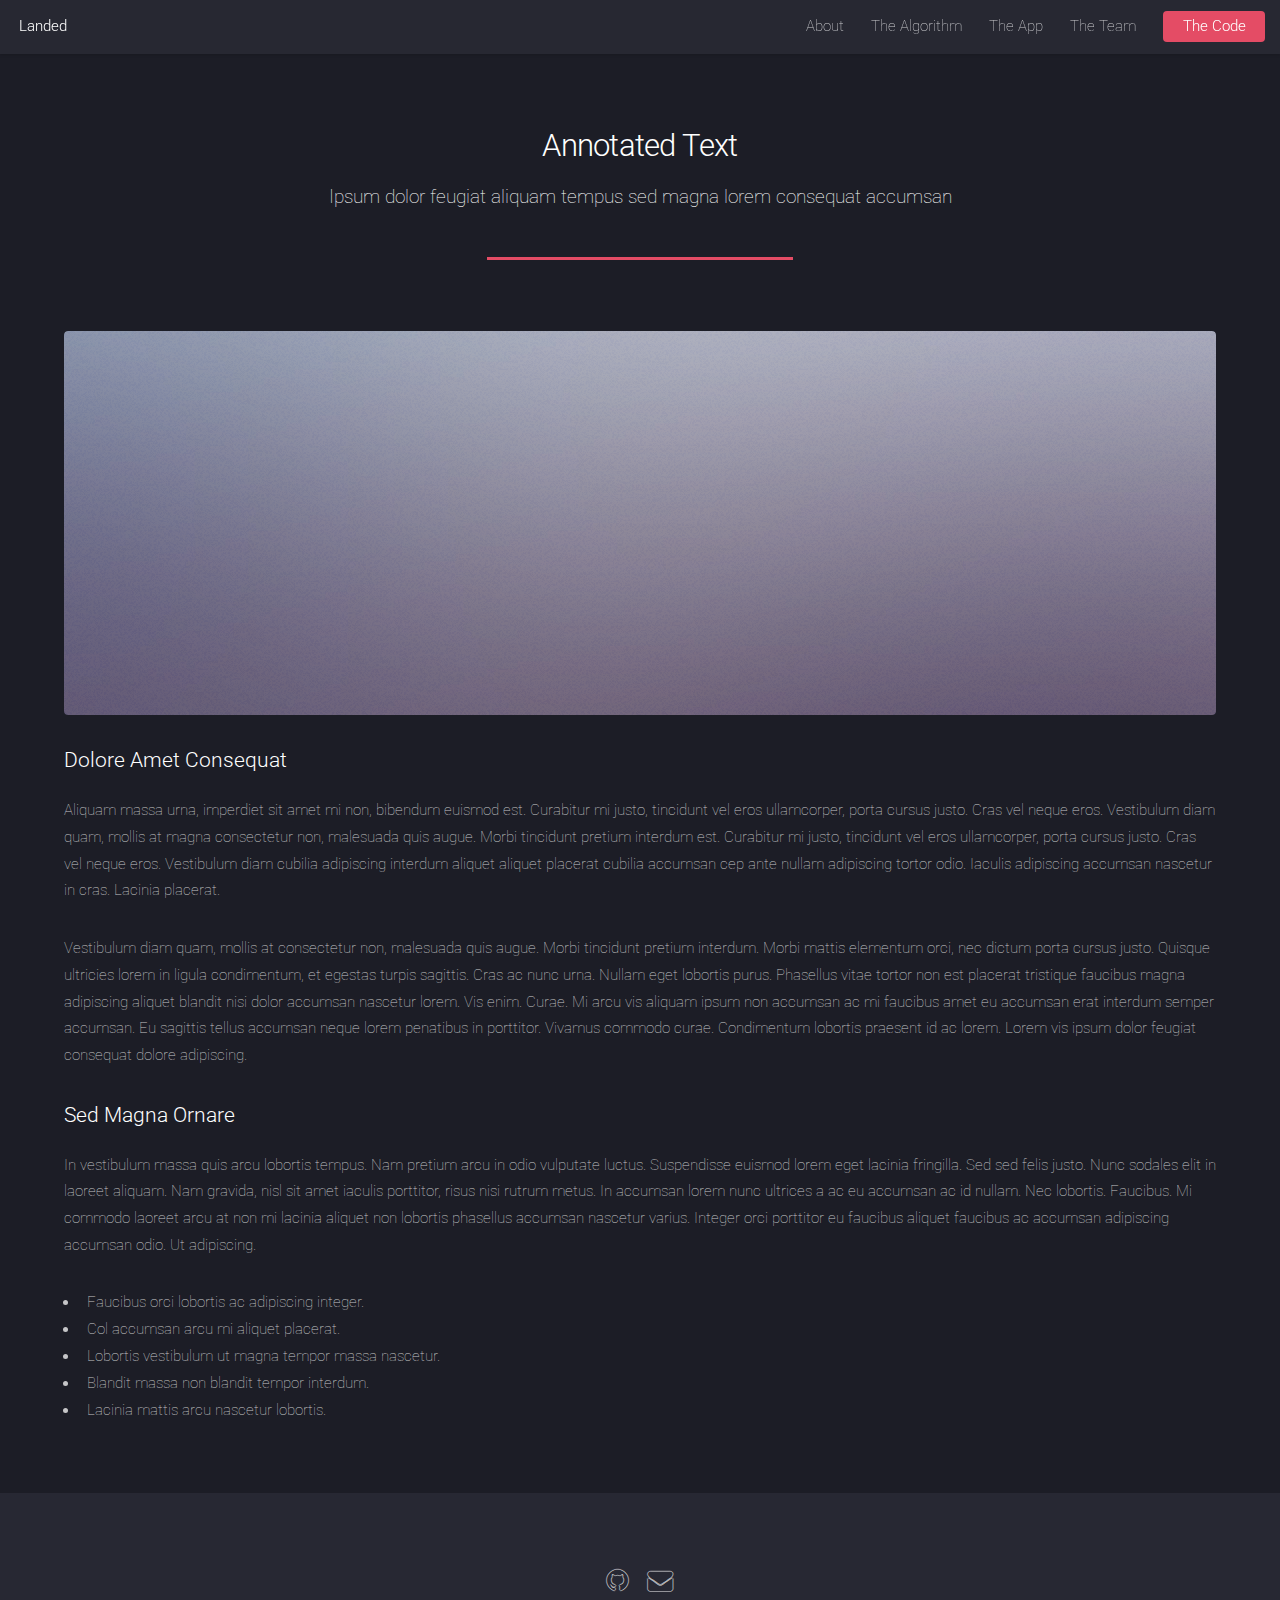
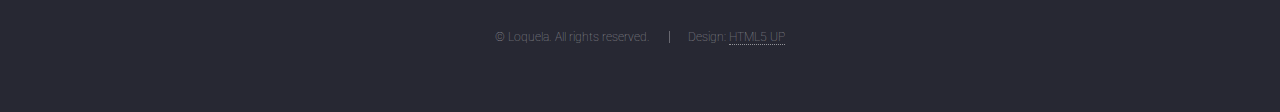
==== commit 05db3712: "modified footer (currently links to my email but we could make a project email if we wanted)" ====
--- a/annotated-text.html
+++ b/annotated-text.html
@@ -68,19 +68,15 @@
 				</div>
 
 			<!-- Footer -->
-				<footer id="footer">
-					<ul class="icons">
-						<li><a href="#" class="icon alt fa-twitter"><span class="label">Twitter</span></a></li>
-						<li><a href="#" class="icon alt fa-facebook"><span class="label">Facebook</span></a></li>
-						<li><a href="#" class="icon alt fa-linkedin"><span class="label">LinkedIn</span></a></li>
-						<li><a href="#" class="icon alt fa-instagram"><span class="label">Instagram</span></a></li>
-						<li><a href="#" class="icon alt fa-github"><span class="label">GitHub</span></a></li>
-						<li><a href="#" class="icon alt fa-envelope"><span class="label">Email</span></a></li>
-					</ul>
-					<ul class="copyright">
-						<li>&copy; Untitled. All rights reserved.</li><li>Design: <a href="http://html5up.net">HTML5 UP</a></li>
-					</ul>
-				</footer>
+			<footer id="footer">
+				<ul class="icons">
+					<li><a href="https://github.com/SpoonierBard/loquela" class="icon alt fa-github"><span class="label">GitHub</span></a></li>
+					<li><a href="mailto:bardrswallow@gmail.com" class="icon alt fa-envelope"><span class="label">Email</span></a></li>
+				</ul>
+				<ul class="copyright">
+					<li>&copy; Loquela. All rights reserved.</li><li>Design: <a href="http://html5up.net">HTML5 UP</a></li>
+				</ul>
+			</footer>
 
 		</div>
 
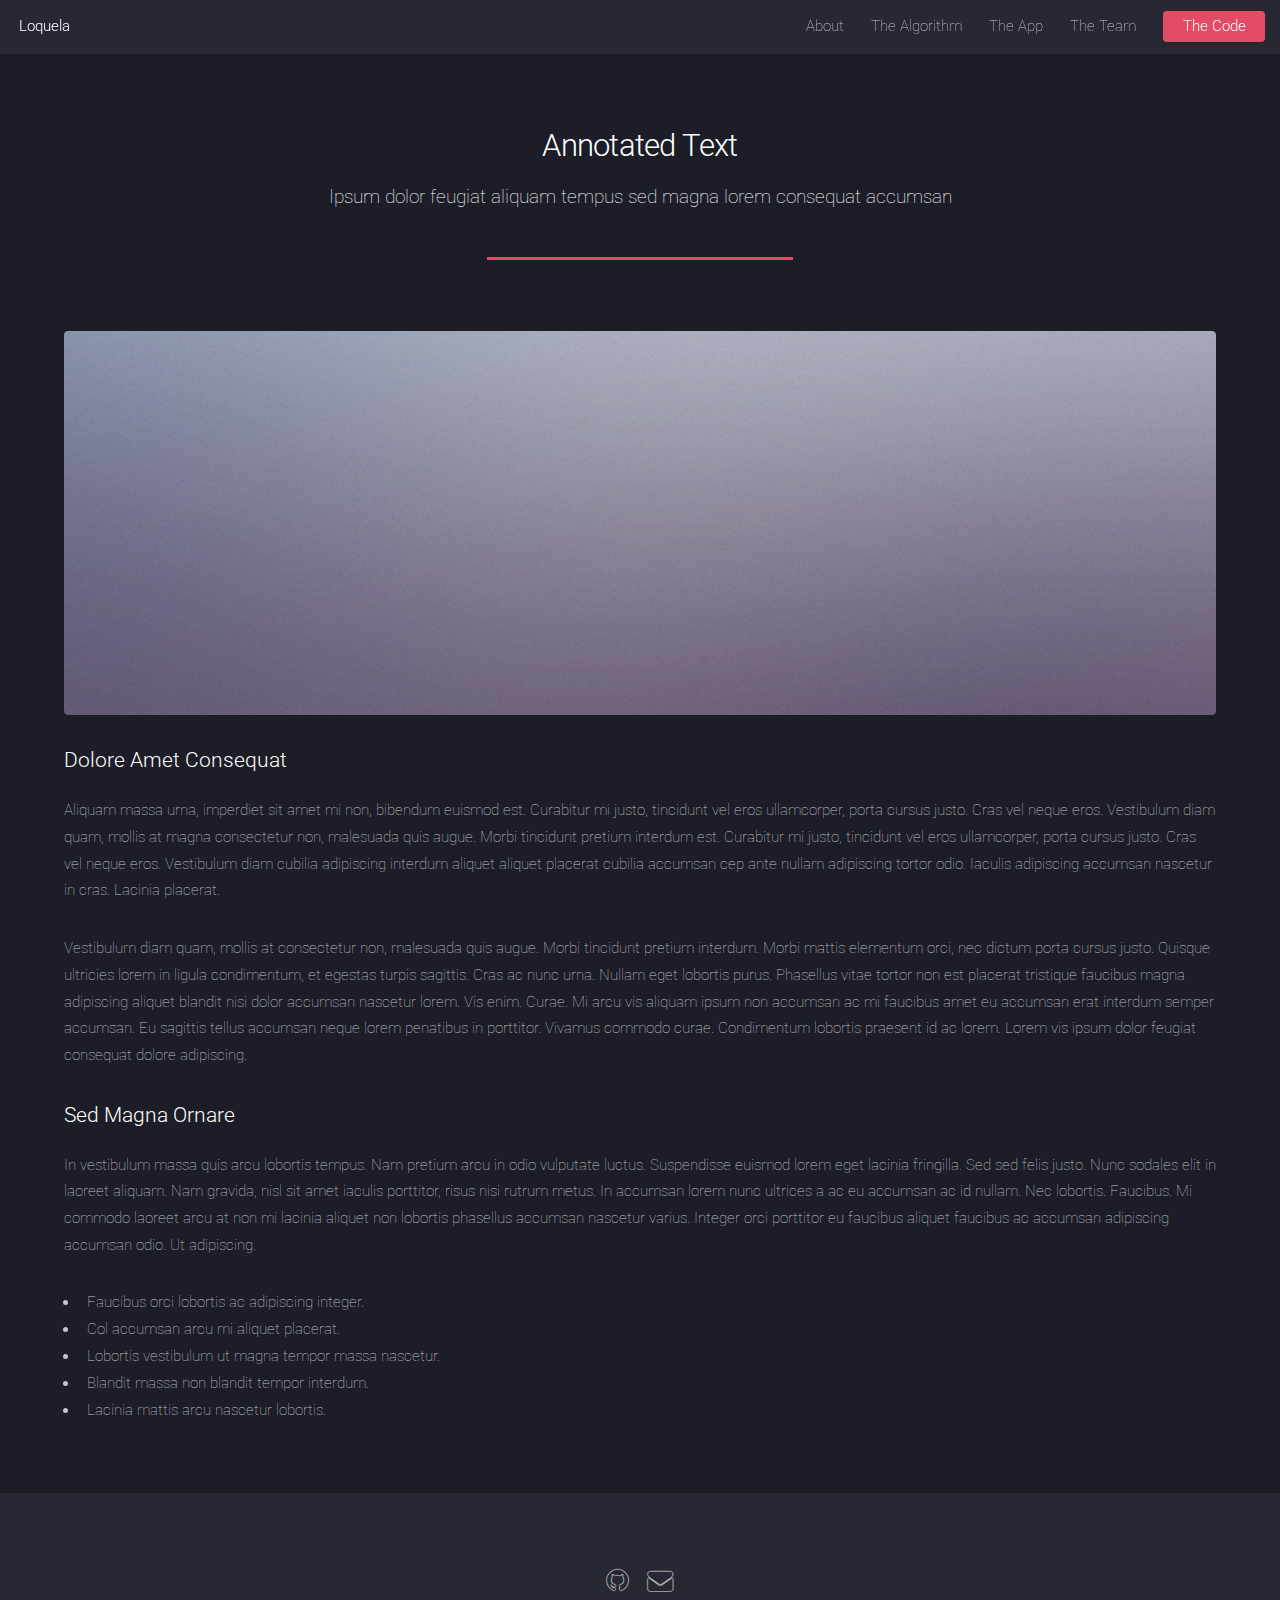
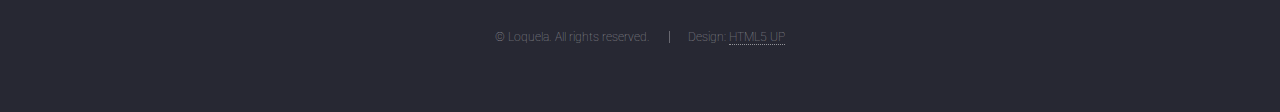
==== commit 524d7d8e: "fixed header, added logo, and changed icons" ====
--- a/annotated-text.html
+++ b/annotated-text.html
@@ -19,7 +19,7 @@
 
 			<!-- Header -->
 			<header id="header">
-				<h1 id="logo"><a href="index.html">Landed</a></h1>
+				<h1 id="logo"><a href="index.html">Loquela</a></h1>
 				<nav id="nav">
 					<ul>
 						<li><a href="index.html">About</a></li>
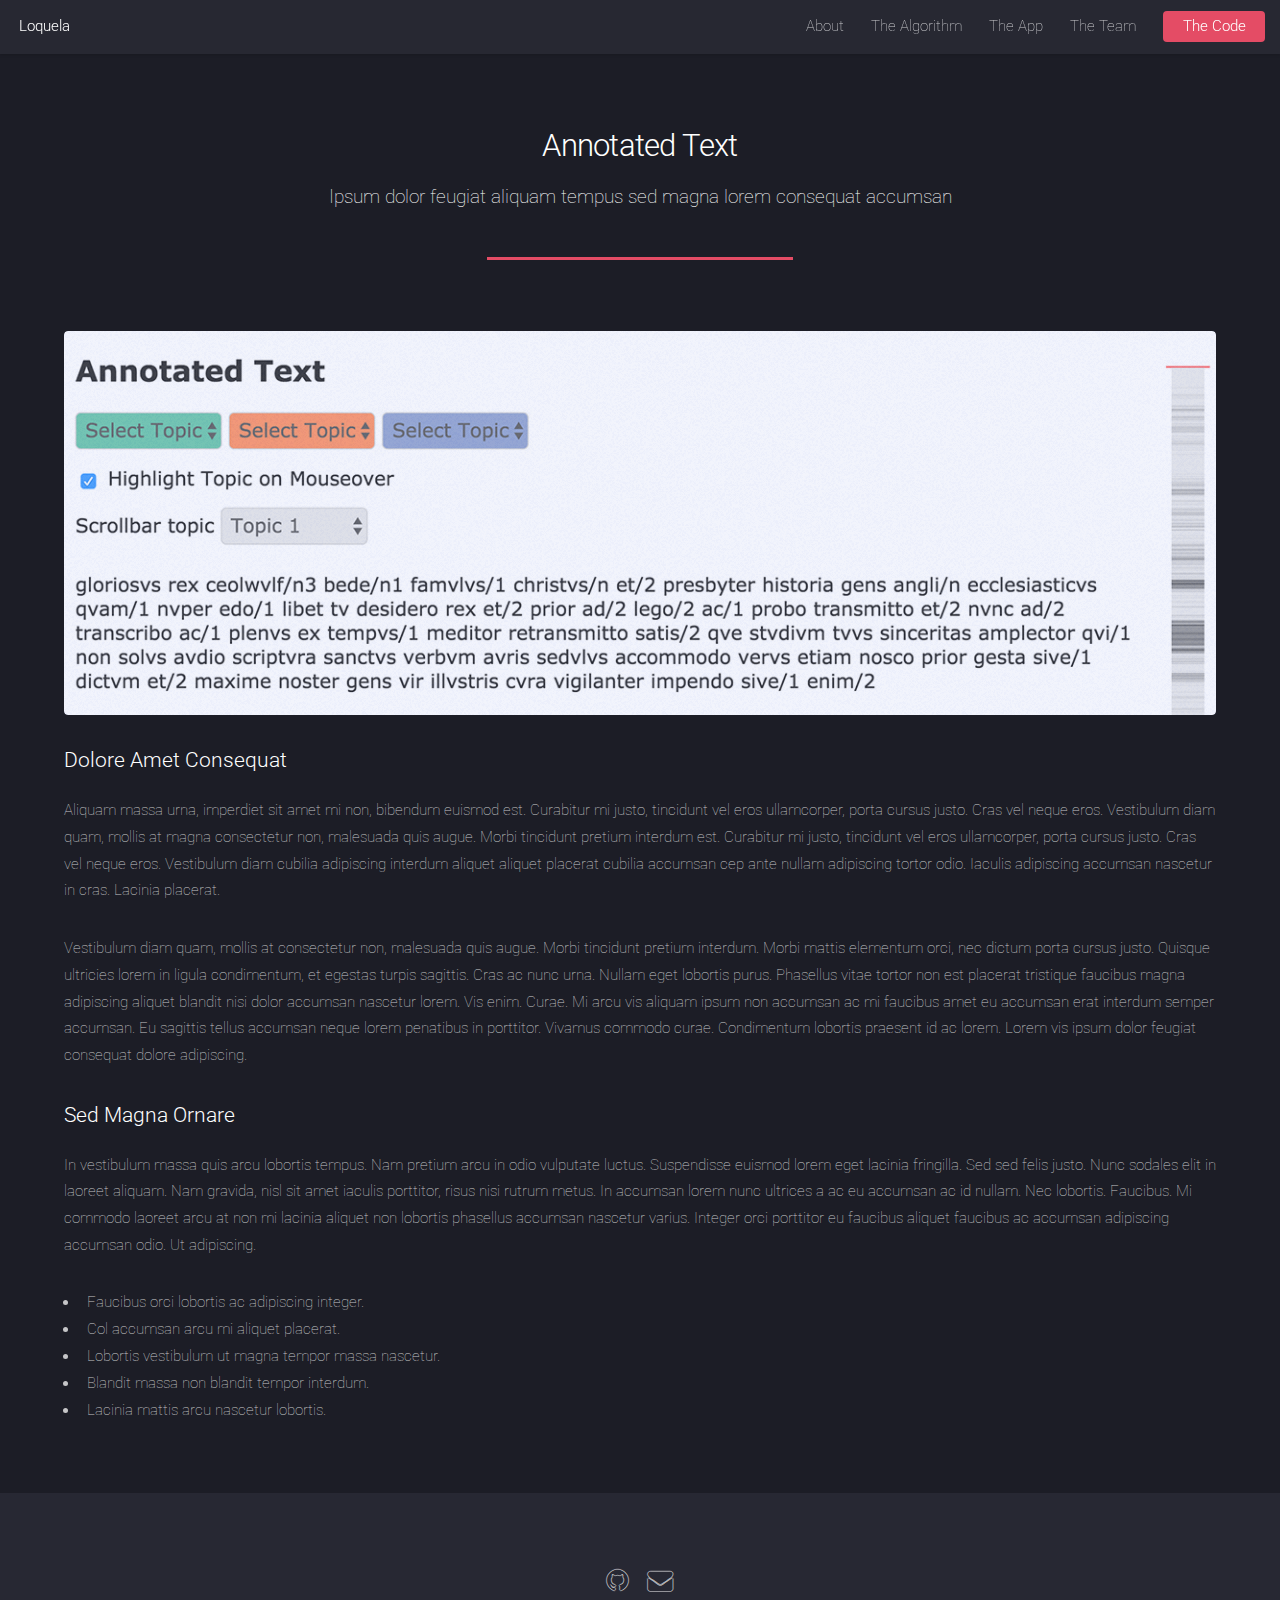
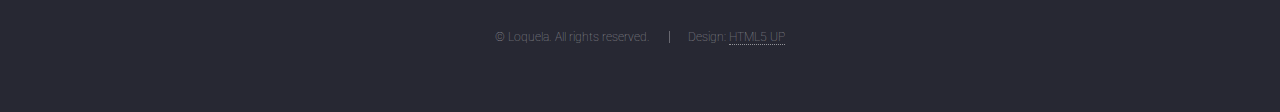
==== commit a3d56b2c: "finished metadata page" ====
--- a/annotated-text.html
+++ b/annotated-text.html
@@ -49,7 +49,7 @@
 
 						<!-- Content -->
 							<section id="content">
-								<a href="#" class="image fit"><img src="images/pic07.jpg" alt="" /></a>
+								<a href="#" class="image fit"><img src="images/annotated-text_banner.jpg" alt="" /></a>
 								<h3>Dolore Amet Consequat</h3>
 								<p>Aliquam massa urna, imperdiet sit amet mi non, bibendum euismod est. Curabitur mi justo, tincidunt vel eros ullamcorper, porta cursus justo. Cras vel neque eros. Vestibulum diam quam, mollis at magna consectetur non, malesuada quis augue. Morbi tincidunt pretium interdum est. Curabitur mi justo, tincidunt vel eros ullamcorper, porta cursus justo. Cras vel neque eros. Vestibulum diam cubilia adipiscing interdum aliquet aliquet placerat cubilia accumsan cep ante nullam adipiscing tortor odio. Iaculis adipiscing accumsan nascetur in cras. Lacinia placerat.</p>
 								<p>Vestibulum diam quam, mollis at consectetur non, malesuada quis augue. Morbi tincidunt pretium interdum. Morbi mattis elementum orci, nec dictum porta cursus justo. Quisque ultricies lorem in ligula condimentum, et egestas turpis sagittis. Cras ac nunc urna. Nullam eget lobortis purus. Phasellus vitae tortor non est placerat tristique faucibus magna adipiscing aliquet blandit nisi dolor accumsan nascetur lorem. Vis enim. Curae. Mi arcu vis aliquam ipsum non accumsan ac mi faucibus amet eu accumsan erat interdum semper accumsan. Eu sagittis tellus accumsan neque lorem penatibus in porttitor. Vivamus commodo curae. Condimentum lobortis praesent id ac lorem. Lorem vis ipsum dolor feugiat consequat dolore adipiscing.</p>
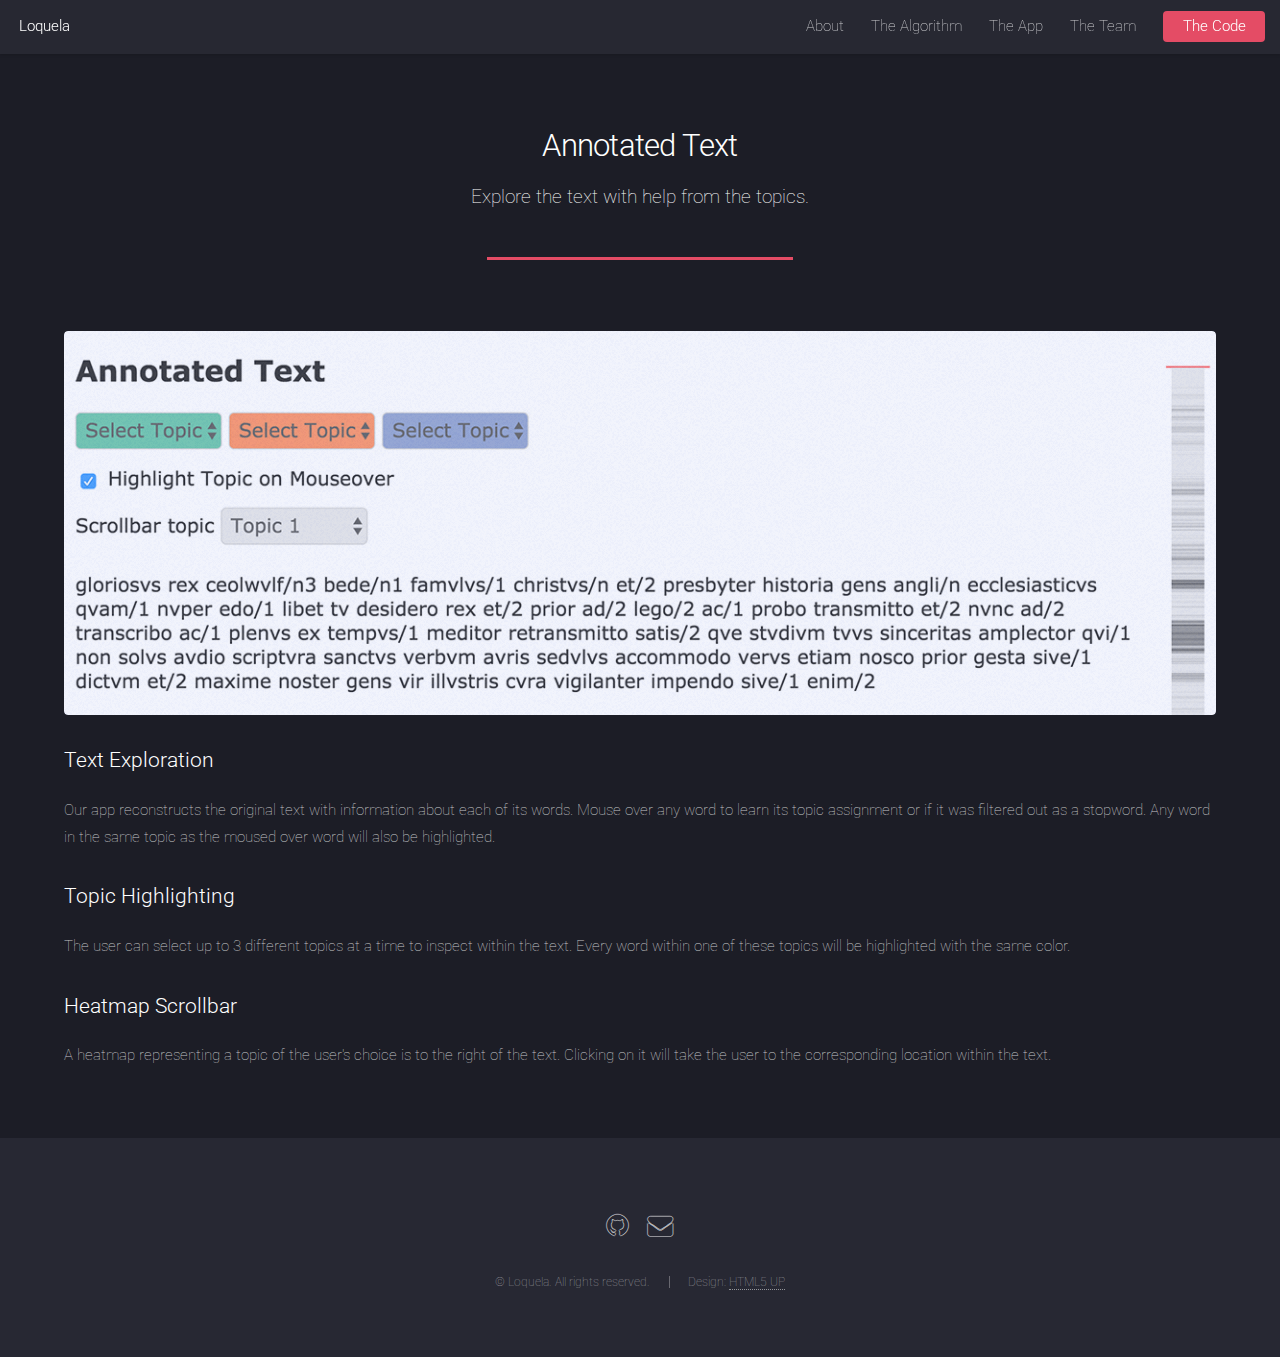
==== commit fcb1373b: "antext page minus gifs and my picture" ====
--- a/annotated-text.html
+++ b/annotated-text.html
@@ -44,24 +44,18 @@
 					<div class="container">
 						<header class="major">
 							<h2>Annotated Text</h2>
-							<p>Ipsum dolor feugiat aliquam tempus sed magna lorem consequat accumsan</p>
+							<p>Explore the text with help from the topics.</p>
 						</header>
 
 						<!-- Content -->
 							<section id="content">
 								<a href="#" class="image fit"><img src="images/annotated-text_banner.jpg" alt="" /></a>
-								<h3>Dolore Amet Consequat</h3>
-								<p>Aliquam massa urna, imperdiet sit amet mi non, bibendum euismod est. Curabitur mi justo, tincidunt vel eros ullamcorper, porta cursus justo. Cras vel neque eros. Vestibulum diam quam, mollis at magna consectetur non, malesuada quis augue. Morbi tincidunt pretium interdum est. Curabitur mi justo, tincidunt vel eros ullamcorper, porta cursus justo. Cras vel neque eros. Vestibulum diam cubilia adipiscing interdum aliquet aliquet placerat cubilia accumsan cep ante nullam adipiscing tortor odio. Iaculis adipiscing accumsan nascetur in cras. Lacinia placerat.</p>
-								<p>Vestibulum diam quam, mollis at consectetur non, malesuada quis augue. Morbi tincidunt pretium interdum. Morbi mattis elementum orci, nec dictum porta cursus justo. Quisque ultricies lorem in ligula condimentum, et egestas turpis sagittis. Cras ac nunc urna. Nullam eget lobortis purus. Phasellus vitae tortor non est placerat tristique faucibus magna adipiscing aliquet blandit nisi dolor accumsan nascetur lorem. Vis enim. Curae. Mi arcu vis aliquam ipsum non accumsan ac mi faucibus amet eu accumsan erat interdum semper accumsan. Eu sagittis tellus accumsan neque lorem penatibus in porttitor. Vivamus commodo curae. Condimentum lobortis praesent id ac lorem. Lorem vis ipsum dolor feugiat consequat dolore adipiscing.</p>
-								<h3>Sed Magna Ornare</h3>
-								<p>In vestibulum massa quis arcu lobortis tempus. Nam pretium arcu in odio vulputate luctus. Suspendisse euismod lorem eget lacinia fringilla. Sed sed felis justo. Nunc sodales elit in laoreet aliquam. Nam gravida, nisl sit amet iaculis porttitor, risus nisi rutrum metus. In accumsan lorem nunc ultrices a ac eu accumsan ac id nullam. Nec lobortis. Faucibus. Mi commodo laoreet arcu at non mi lacinia aliquet non lobortis phasellus accumsan nascetur varius. Integer orci porttitor eu faucibus aliquet faucibus ac accumsan adipiscing accumsan odio. Ut adipiscing.</p>
-								<ul>
-									<li>Faucibus orci lobortis ac adipiscing integer.</li>
-									<li>Col accumsan arcu mi aliquet placerat.</li>
-									<li>Lobortis vestibulum ut magna tempor massa nascetur.</li>
-									<li>Blandit massa non blandit tempor interdum.</li>
-									<li>Lacinia mattis arcu nascetur lobortis.</li>
-								</ul>
+								<h3>Text Exploration</h3>
+								<p>Our app reconstructs the original text with information about each of its words. Mouse over any word to learn its topic assignment or if it was filtered out as a stopword. Any word in the same topic as the moused over word will also be highlighted.</p>
+								<h3>Topic Highlighting</h3>
+								<p>The user can select up to 3 different topics at a time to inspect within the text. Every word within one of these topics will be highlighted with the same color.</p>
+								<h3>Heatmap Scrollbar</h3>
+								<p>A heatmap representing a topic of the user's choice is to the right of the text. Clicking on it will take the user to the corresponding location within the text.</p>
 							</section>
 
 					</div>
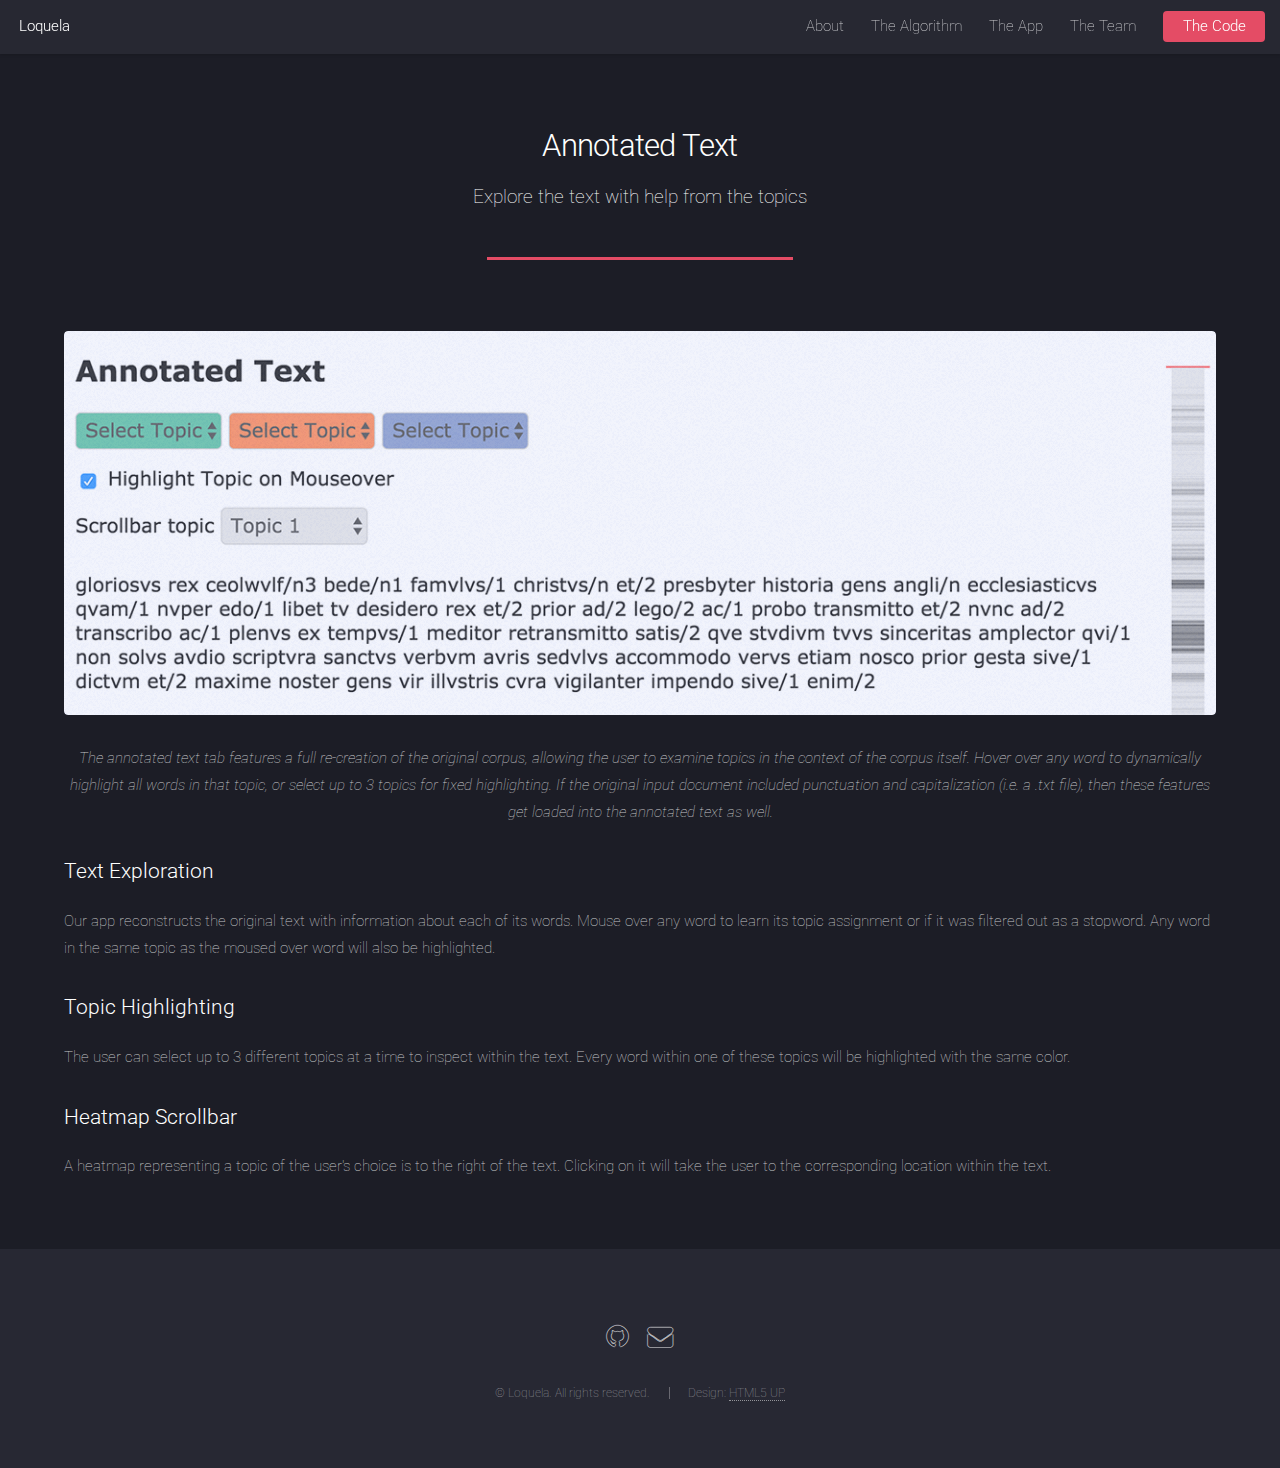
==== commit aa4c9a88: "standardized preview text on app page with heading text on visualization subpages" ====
--- a/annotated-text.html
+++ b/annotated-text.html
@@ -44,12 +44,13 @@
 					<div class="container">
 						<header class="major">
 							<h2>Annotated Text</h2>
-							<p>Explore the text with help from the topics.</p>
+							<p>Explore the text with help from the topics</p>
 						</header>
 
 						<!-- Content -->
 							<section id="content">
 								<a href="#" class="image fit"><img src="images/annotated-text_banner.jpg" alt="" /></a>
+								<p align="center"><i>The annotated text tab features a full re-creation of the original corpus, allowing the user to examine topics in the context of the corpus itself. Hover over any word to dynamically highlight all words in that topic, or select up to 3 topics for fixed highlighting. If the original input document included punctuation and capitalization (i.e. a .txt file), then these features get loaded into the annotated text as well.</i></p>
 								<h3>Text Exploration</h3>
 								<p>Our app reconstructs the original text with information about each of its words. Mouse over any word to learn its topic assignment or if it was filtered out as a stopword. Any word in the same topic as the moused over word will also be highlighted.</p>
 								<h3>Topic Highlighting</h3>
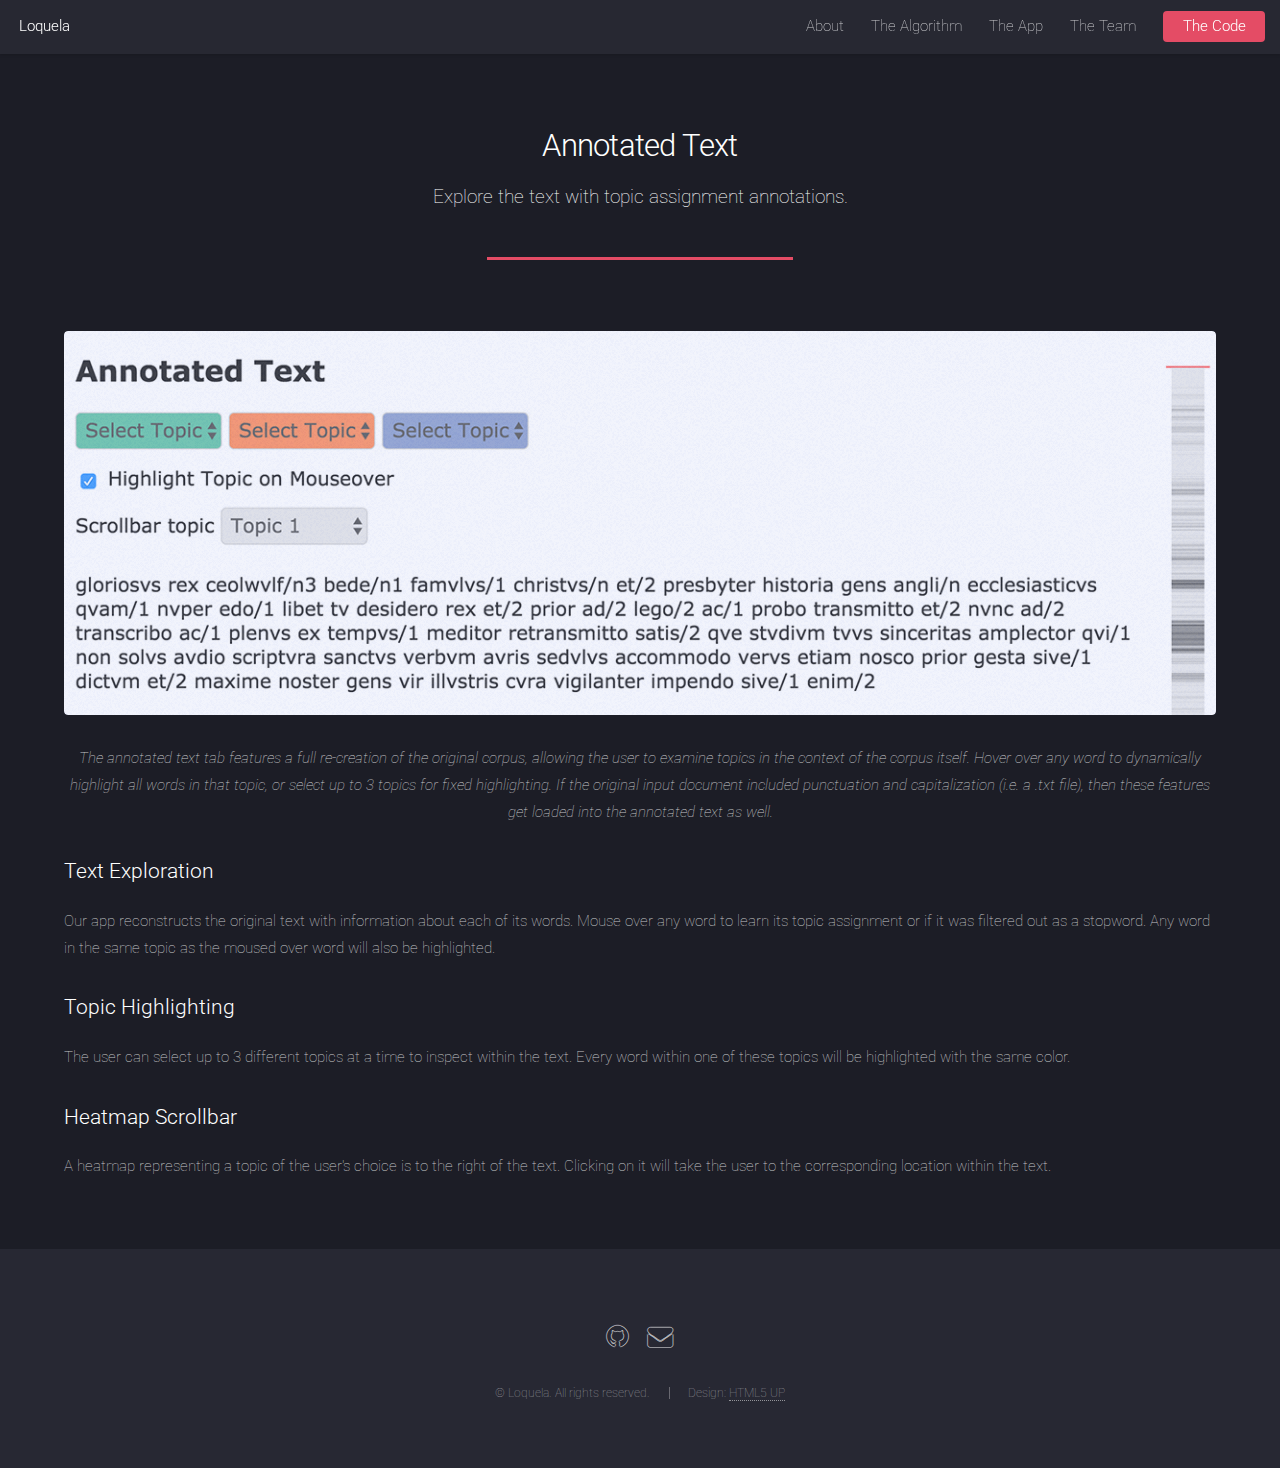
==== commit c2af71cc: "small changes" ====
--- a/annotated-text.html
+++ b/annotated-text.html
@@ -44,7 +44,7 @@
 					<div class="container">
 						<header class="major">
 							<h2>Annotated Text</h2>
-							<p>Explore the text with help from the topics</p>
+							<p>Explore the text with topic assignment annotations.</p>
 						</header>
 
 						<!-- Content -->
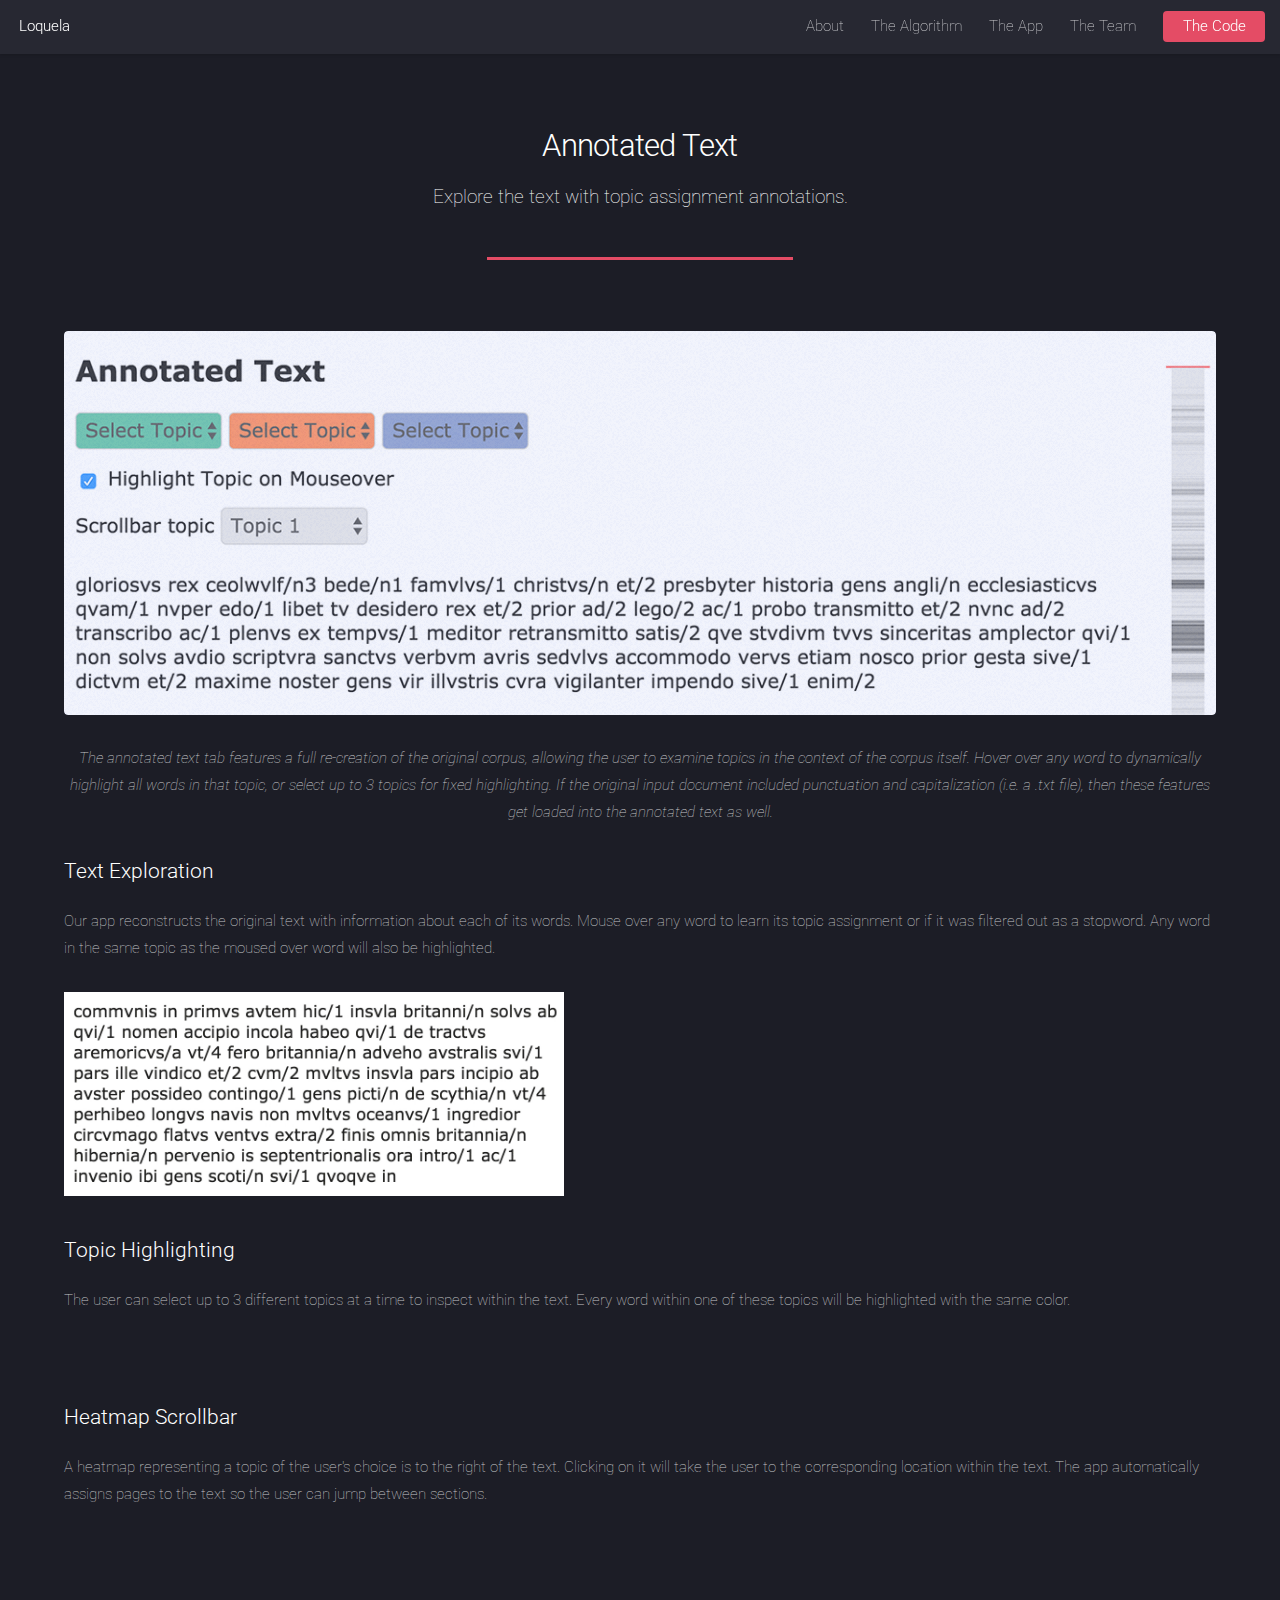
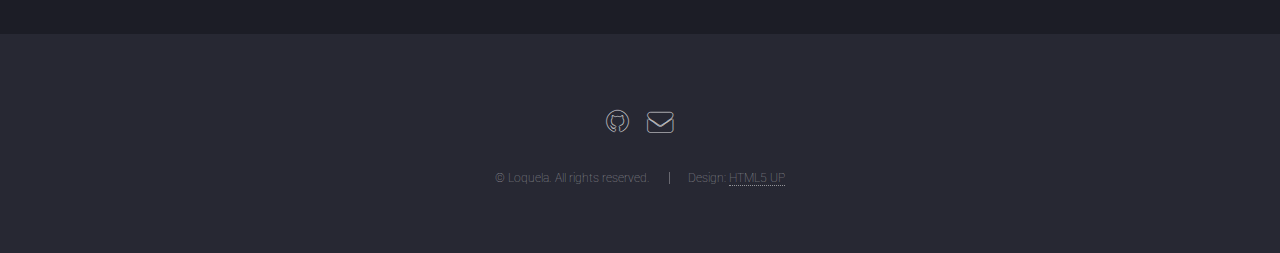
==== commit 485fa3b1: "annotated text page done" ====
--- a/annotated-text.html
+++ b/annotated-text.html
@@ -53,12 +53,14 @@
 								<p align="center"><i>The annotated text tab features a full re-creation of the original corpus, allowing the user to examine topics in the context of the corpus itself. Hover over any word to dynamically highlight all words in that topic, or select up to 3 topics for fixed highlighting. If the original input document included punctuation and capitalization (i.e. a .txt file), then these features get loaded into the annotated text as well.</i></p>
 								<h3>Text Exploration</h3>
 								<p>Our app reconstructs the original text with information about each of its words. Mouse over any word to learn its topic assignment or if it was filtered out as a stopword. Any word in the same topic as the moused over word will also be highlighted.</p>
+								<p><img src="images/mouseover.gif" width="500" alt=""></p>
 								<h3>Topic Highlighting</h3>
 								<p>The user can select up to 3 different topics at a time to inspect within the text. Every word within one of these topics will be highlighted with the same color.</p>
+								<p><img src="images/topichighlight.gif" width="500" alt=""></p>
 								<h3>Heatmap Scrollbar</h3>
-								<p>A heatmap representing a topic of the user's choice is to the right of the text. Clicking on it will take the user to the corresponding location within the text.</p>
+								<p>A heatmap representing a topic of the user's choice is to the right of the text. Clicking on it will take the user to the corresponding location within the text. The app automatically assigns pages to the text so the user can jump between sections.</p>
+								<p><img src="images/navigation.gif" width="500" alt=""></p>
 							</section>
-
 					</div>
 				</div>
 
--- a/assets/css/main.css
+++ b/assets/css/main.css
@@ -46,6 +46,10 @@
 
 	body {
 		-webkit-text-size-adjust: none;
+	}
+
+	#bannericon:before {
+		background-image: url(images/toverlay.png);
 	}
 
 /* Box Model */
